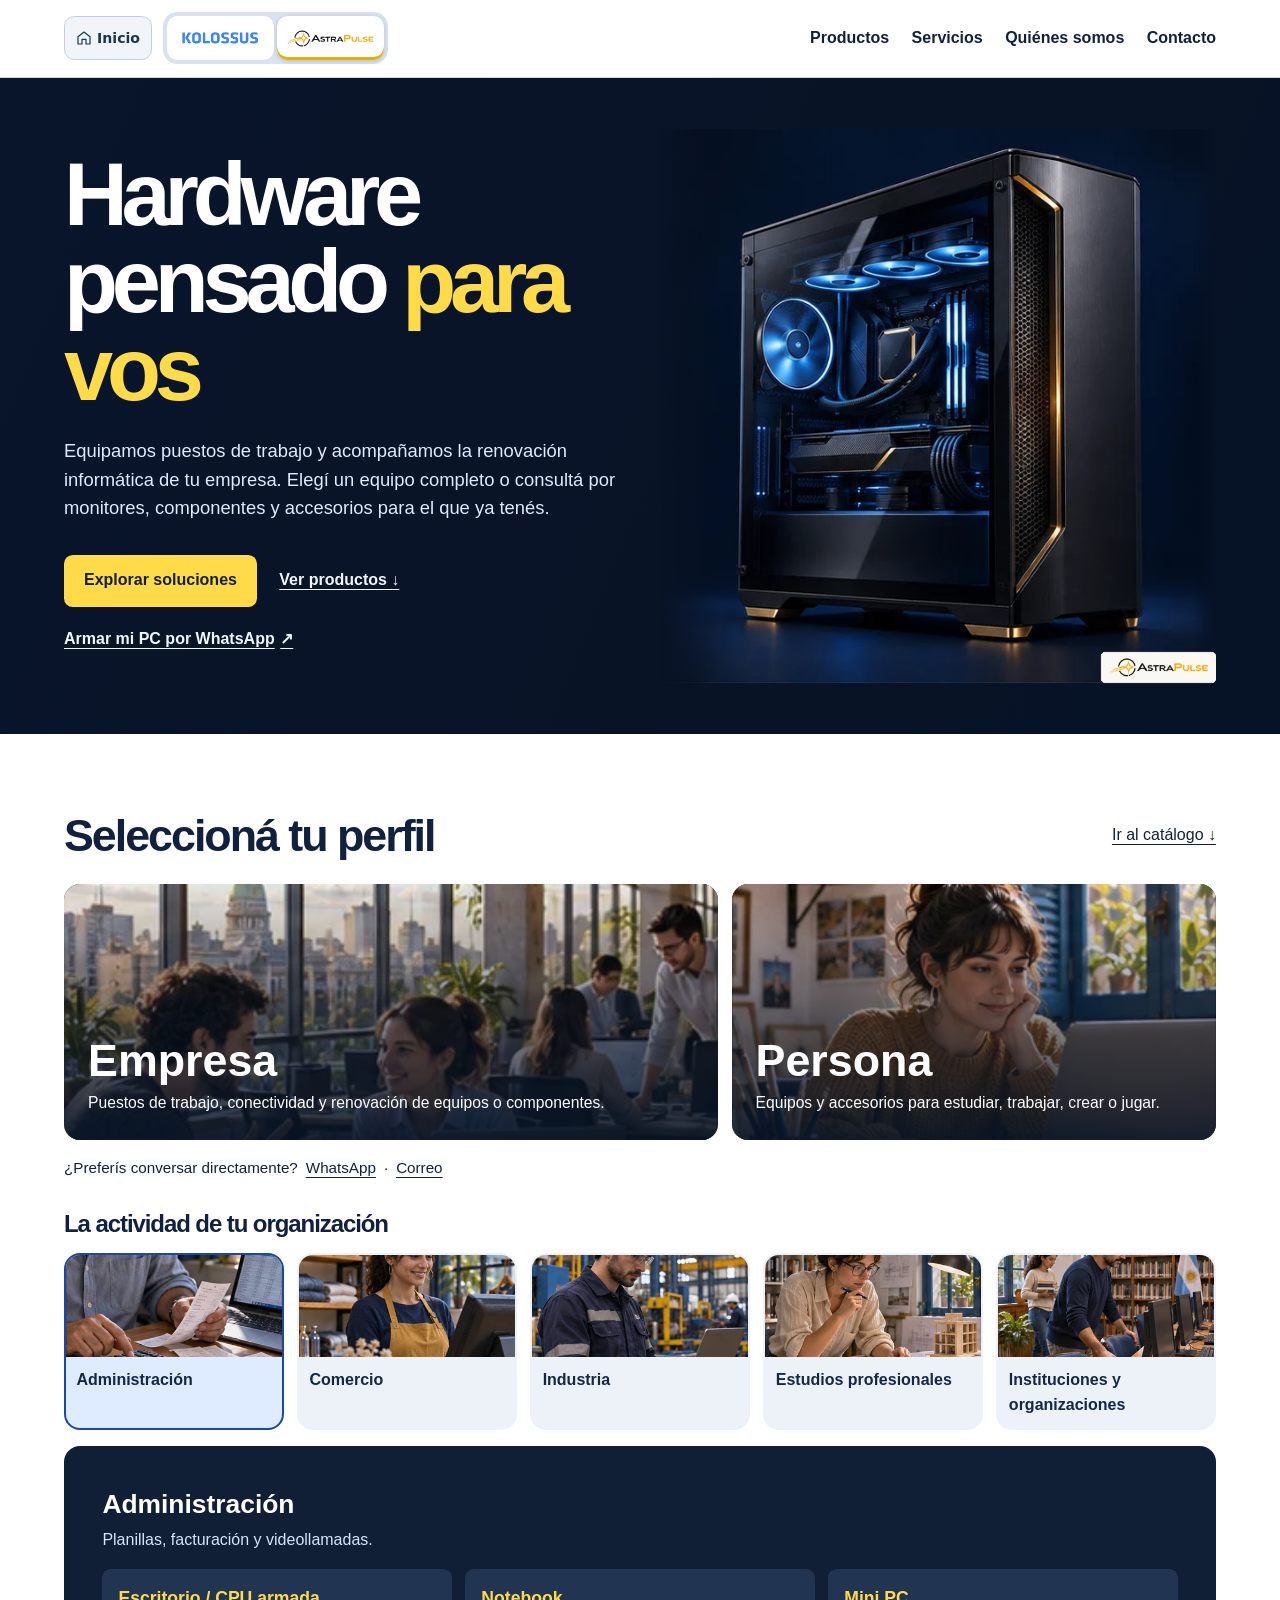
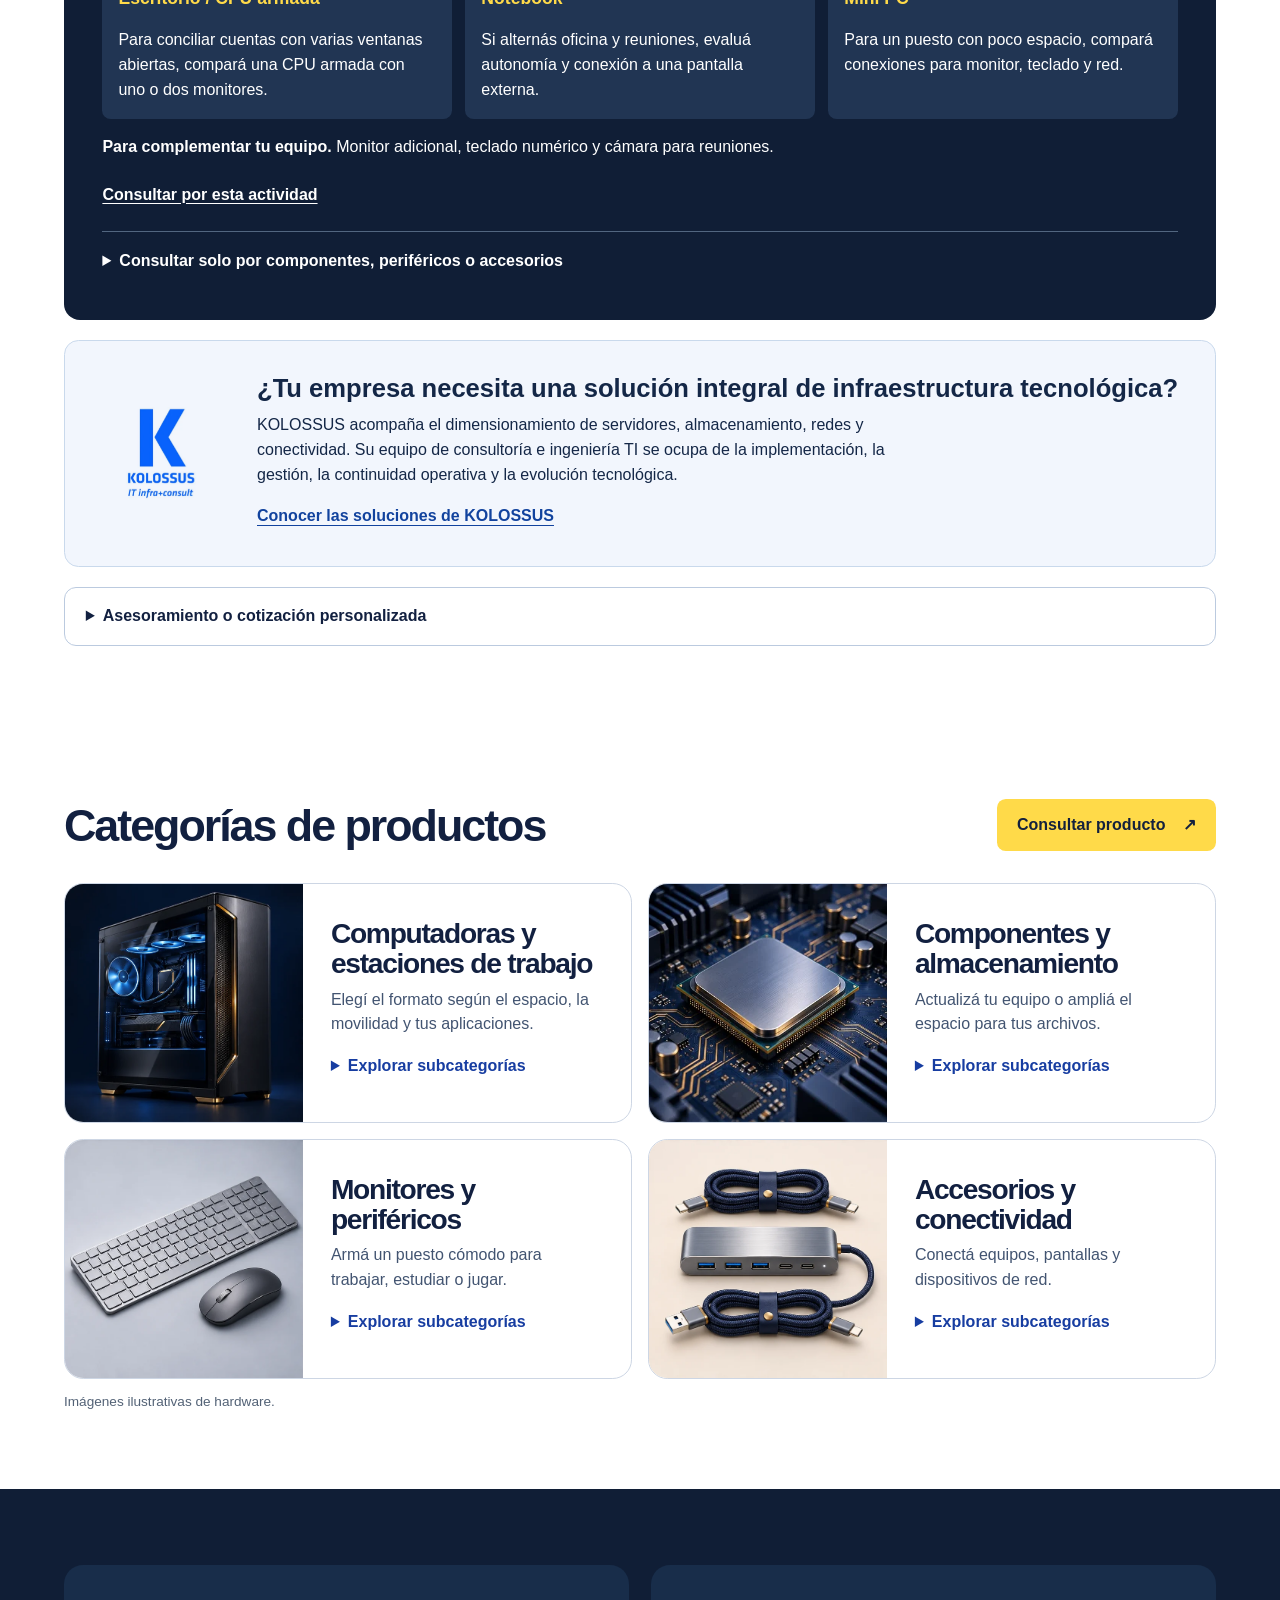
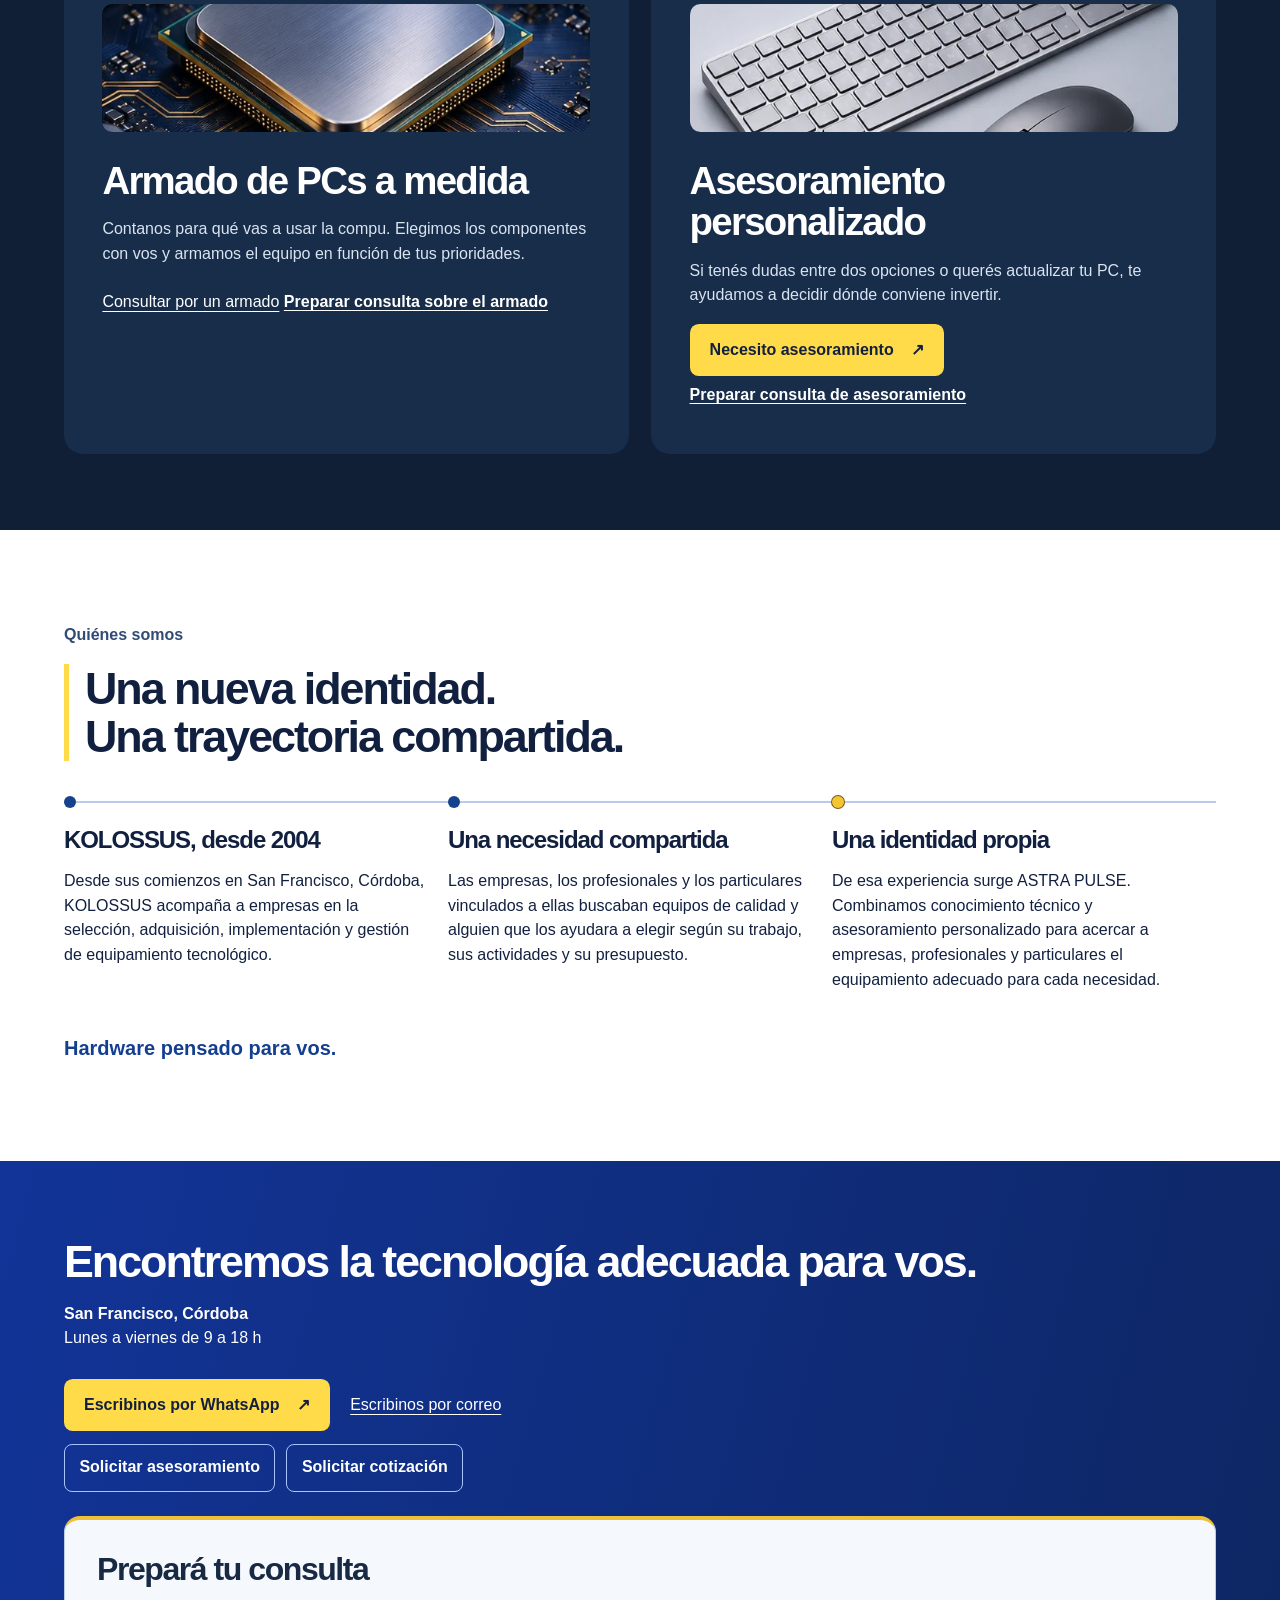
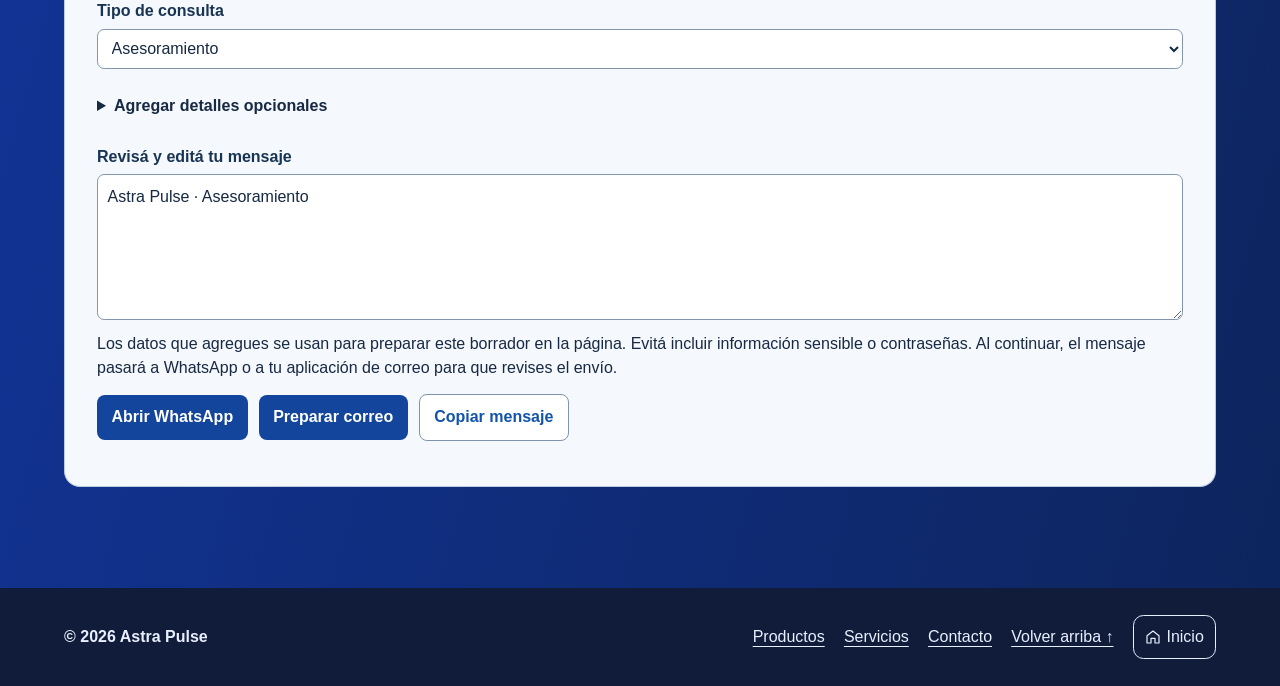
==== astrapulse/index.html @ ad41a2e0 "Transición a Astra Pulse, ampliación comercial y actualización documental" ====
<!doctype html>
<html lang="es-AR">
<head>
  <meta charset="utf-8">
  <meta name="viewport" content="width=device-width, initial-scale=1">
  <title>Astra Pulse | Hardware, computadoras a medida y equipamiento informático</title>
  <meta name="description" content="Equipos de escritorio, notebooks, Mini PC, estaciones de trabajo y hardware para tu puesto. Asesoramiento en equipos, componentes y accesorios en San Francisco, Córdoba.">
  <meta property="og:title" content="Astra Pulse | Hardware, computadoras a medida y equipamiento informático">
  <meta property="og:description" content="Equipos de escritorio, notebooks, Mini PC, estaciones de trabajo y hardware para tu puesto. Asesoramiento en equipos, componentes y accesorios en San Francisco, Córdoba.">
  <meta property="og:type" content="website">
  <meta property="og:locale" content="es_AR">
  <meta name="twitter:card" content="summary_large_image">
  <link rel="icon" type="image/x-icon" href="../assets/astrapulse/favicon.ico">
  <link rel="stylesheet" href="../styles.css">
  <link rel="stylesheet" href="../experience.css">
  <link rel="stylesheet" href="../explore.css">
  <link rel="stylesheet" href="../vinculos.css">
  <link rel="stylesheet" href="../contacto.css">
  <meta name="robots" content="noindex, follow">
  <meta name="twitter:title" content="Astra Pulse | Hardware, computadoras a medida y equipamiento informático">
  <meta name="twitter:description" content="Equipos de escritorio, notebooks, Mini PC, estaciones de trabajo y hardware para tu puesto. Asesoramiento en equipos, componentes y accesorios en San Francisco, Córdoba.">
  <meta property="og:image" content="../assets/astrapulse/social.png">
  <meta property="og:image:alt" content="Logo de Astra Pulse">
  <meta name="twitter:image" content="../assets/astrapulse/social.png">
  <meta name="twitter:image:alt" content="Logo de Astra Pulse">
  <script type="application/ld+json">{
  "@context": "https://schema.org",
  "@type": "WebPage",
  "name": "Astra Pulse | Hardware, computadoras a medida y equipamiento informático",
  "description": "Equipos de escritorio, notebooks, Mini PC, estaciones de trabajo y hardware para tu puesto. Asesoramiento en equipos, componentes y accesorios en San Francisco, Córdoba.",
  "inLanguage": "es-AR",
  "spatialCoverage": {
    "@type": "Place",
    "name": "San Francisco, Córdoba, Argentina"
  },
  "mainEntity": {
    "@type": "Brand",
    "name": "Astra Pulse",
    "logo": "../assets/astrapulse/horizontal.webp",
    "slogan": "Hardware pensado para vos"
  }
}</script>
</head>
<body id="top">
<a class="skip" href="#contenido">Saltar al contenido</a>
<header class="header">
  <div class="wrap bar">
    <div class="brand-home"><a class="joint-link" href="../index.html"><svg class="inicio-icono" width="16" height="16" viewBox="0 0 24 24" fill="none" stroke="currentColor" stroke-width="1.8" stroke-linejoin="round" aria-hidden="true" focusable="false"><path d="m3 10 9-7 9 7v11h-6v-7H9v7H3z"/></svg>Inicio</a><div class="brands" role="group" aria-label="Seleccionar marca">
      <a href="../kolossus/index.html"><img class="kolossus-mark" src="../assets/kolossus-selector.webp" width="310" height="61" alt="Kolossus"></a>
      <a href="index.html" aria-current="page"><img src="../assets/astrapulse/compacto.webp" width="320" height="61" alt="Astra Pulse"></a>
    </div></div>
    <nav aria-label="Principal"><a class="nav-link" href="#productos">Productos</a><a class="nav-link" href="#servicios">Servicios</a><a class="nav-link" href="#quienes">Quiénes somos</a><a class="nav-link" href="#contacto">Contacto</a></nav>
  </div>
</header>
<main id="contenido">
  <section class="hero" id="starpulse"><div class="wrap split">
    <div><h1>Hardware<br> pensado <em>para vos</em></h1>
      <p>Equipamos puestos de trabajo y acompañamos la renovación informática de tu empresa. Elegí un equipo completo o consultá por monitores, componentes y accesorios para el que ya tenés.</p>
      <div class="actions"><div class="explore-actions"><a class="button" href="#orientador">Explorar soluciones</a> <a class="more" href="#productos">Ver productos ↓</a></div><a class="more" id="waPC" href="https://wa.me/5493564661474?text=Hola%20Astra%20Pulse%2C%20quiero%20armar%20una%20PC%20a%20medida.%20%C2%BFMe%20ayudan%20a%20elegir%20los%20componentes%3F">Armar mi PC por WhatsApp <span aria-hidden="true">↗</span></a></div>
    </div>
    <figure class="art"><img src="../assets/hardware/workstation.webp" srcset="../assets/hardware/workstation-384.webp 384w, ../assets/hardware/workstation.webp 627w" sizes="(max-width: 39rem) min(90vw, 21rem), min(44vw, 36rem)" alt="Ilustración de una PC de alto rendimiento con gabinete de vidrio y luz azul." width="627" height="627" fetchpriority="high"><figcaption><img src="../assets/astrapulse/sobre-oscuro.webp" width="368" height="100" alt="Astra Pulse"></figcaption></figure>
  </div></section>
  <section id="orientador" class="wrap block explore"><div class="explore-head"><h2>Seleccioná tu perfil</h2><a href="#productos">Ir al catálogo ↓</a></div>
    <div class="profile-grid"><a class="profile-card" href="#perfil-empresa"><img src="../assets/perfiles/empresa.webp" width="362" height="362" loading="lazy" alt=""><span><strong>Empresa</strong><small>Puestos de trabajo, conectividad y renovación de equipos o componentes.</small></span></a><a class="profile-card" href="#perfil-persona"><img src="../assets/perfiles/persona.webp" width="362" height="362" loading="lazy" alt=""><span><strong>Persona</strong><small>Equipos y accesorios para estudiar, trabajar, crear o jugar.</small></span></a></div>
    <p class="direct">¿Preferís conversar directamente? <a href="https://wa.me/5493564661474">WhatsApp</a> · <a href="mailto:starpulse.contacto@gmail.com">Correo</a></p><section class="activity-group" id="perfil-empresa" aria-label="Empresa"><h3>La actividad de tu organización</h3><div class="activity-grid"><a class="activity-card" href="#sol-administracion"><img src="../assets/perfiles/administracion.webp" width="362" height="362" loading="lazy" alt=""><span>Administración</span></a>
<a class="activity-card" href="#sol-comercio"><img src="../assets/perfiles/comercio.webp" width="362" height="362" loading="lazy" alt=""><span>Comercio</span></a>
<a class="activity-card" href="#sol-industria"><img src="../assets/perfiles/industria.webp" width="362" height="362" loading="lazy" alt=""><span>Industria</span></a>
<a class="activity-card" href="#sol-estudios"><img src="../assets/perfiles/estudios.webp" width="362" height="362" loading="lazy" alt=""><span>Estudios profesionales</span></a>
<a class="activity-card" href="#sol-instituciones"><img src="../assets/perfiles/instituciones.webp" width="362" height="362" loading="lazy" alt=""><span>Instituciones y organizaciones</span></a>
</div><article class="solution" id="sol-administracion" data-profile="Empresa" data-activity="Administración">
      <h4>Administración</h4><p class="tasks">Planillas, facturación y videollamadas.</p><div class="alternatives">
      <div><h5>Escritorio / CPU armada</h5><p>Para conciliar cuentas con varias ventanas abiertas, compará una CPU armada con uno o dos monitores.</p></div>
      <div><h5>Notebook</h5><p>Si alternás oficina y reuniones, evaluá autonomía y conexión a una pantalla externa.</p></div>
      <div><h5>Mini PC</h5><p>Para un puesto con poco espacio, compará conexiones para monitor, teclado y red.</p></div></div>
      <p><strong>Para complementar tu equipo.</strong> Monitor adicional, teclado numérico y cámara para reuniones.</p>
    <a href="mailto:starpulse.contacto@gmail.com?subject=Astra%20Pulse%20%C2%B7%20Empresa%20%C2%B7%20Administraci%C3%B3n&amp;body=Hola%2C%20Astra%20Pulse.%20Quisiera%20consultar%20por%20Empresa%20%C2%B7%20Administraci%C3%B3n." data-compose="">Consultar por esta actividad</a>
      <details class="parts-consult"><summary>Consultar solo por componentes, periféricos o accesorios</summary><p>Para administración: monitores y periféricos de oficina.</p><div class="send"><a href="https://wa.me/5493564661474?text=Hola%2C%20Astra%20Pulse.%20Mi%20consulta%20es%20por%20monitores%20y%20perif%C3%A9ricos%20de%20oficina%20por%20separado.%20Perfil%3A%20Empresa.%20Actividad%3A%20Administraci%C3%B3n.">Consultar por WhatsApp</a><a href="mailto:starpulse.contacto@gmail.com?subject=Astra%20Pulse%20%C2%B7%20Administraci%C3%B3n&amp;body=Hola%2C%20Astra%20Pulse.%20Mi%20consulta%20es%20por%20monitores%20y%20perif%C3%A9ricos%20de%20oficina%20por%20separado.%20Perfil%3A%20Empresa.%20Actividad%3A%20Administraci%C3%B3n.">Consultar por correo</a></div></details></article><article class="solution" id="sol-comercio" data-profile="Empresa" data-activity="Comercio">
      <h4>Comercio</h4><p class="tasks">Caja, inventario y atención al público.</p><div class="alternatives">
      <div><h5>Escritorio / CPU armada</h5><p>Un puesto fijo permite organizar el mostrador alrededor del programa de ventas y sus periféricos.</p></div>
      <div><h5>Notebook</h5><p>Para recorrer el local o revisar inventario en depósito, considerá peso y conectividad.</p></div>
      <div><h5>Mini PC</h5><p>En un mostrador compacto, verificá los puertos que necesitan el sistema de caja y sus periféricos.</p></div></div>
      <p><strong>Para complementar tu equipo.</strong> Revisá puertos y compatibilidad de lectores, impresoras y adaptadores.</p>
    <a href="mailto:starpulse.contacto@gmail.com?subject=Astra%20Pulse%20%C2%B7%20Empresa%20%C2%B7%20Comercio&amp;body=Hola%2C%20Astra%20Pulse.%20Quisiera%20consultar%20por%20Empresa%20%C2%B7%20Comercio." data-compose="">Consultar por esta actividad</a>
      <details class="parts-consult"><summary>Consultar solo por componentes, periféricos o accesorios</summary><p>Para comercio: equipamiento de conectividad y periféricos para el mostrador.</p><div class="send"><a href="https://wa.me/5493564661474?text=Hola%2C%20Astra%20Pulse.%20Mi%20consulta%20es%20por%20equipamiento%20de%20conectividad%20y%20perif%C3%A9ricos%20para%20el%20mostrador%20por%20separado.%20Perfil%3A%20Empresa.%20Actividad%3A%20Comercio.">Consultar por WhatsApp</a><a href="mailto:starpulse.contacto@gmail.com?subject=Astra%20Pulse%20%C2%B7%20Comercio&amp;body=Hola%2C%20Astra%20Pulse.%20Mi%20consulta%20es%20por%20equipamiento%20de%20conectividad%20y%20perif%C3%A9ricos%20para%20el%20mostrador%20por%20separado.%20Perfil%3A%20Empresa.%20Actividad%3A%20Comercio.">Consultar por correo</a></div></details></article><article class="solution" id="sol-industria" data-profile="Empresa" data-activity="Industria">
      <h4>Industria</h4><p class="tasks">Planos, logística y tareas en planta.</p><div class="alternatives">
      <div><h5>Escritorio / CPU armada</h5><p>Para analizar planos en un puesto técnico, verificá los requisitos del software y el espacio para monitores.</p></div>
      <div><h5>Notebook</h5><p>Para moverte entre oficina y planta, evaluá autonomía y condiciones del entorno.</p></div></div>
      <p><strong>Para complementar tu equipo.</strong> Compará pantallas de mayor tamaño y conexiones a los equipos de trabajo.</p>
    <a href="mailto:starpulse.contacto@gmail.com?subject=Astra%20Pulse%20%C2%B7%20Empresa%20%C2%B7%20Industria&amp;body=Hola%2C%20Astra%20Pulse.%20Quisiera%20consultar%20por%20Empresa%20%C2%B7%20Industria." data-compose="">Consultar por esta actividad</a>
      <details class="parts-consult"><summary>Consultar solo por componentes, periféricos o accesorios</summary><p>Para industria: monitores, almacenamiento y conectividad.</p><div class="send"><a href="https://wa.me/5493564661474?text=Hola%2C%20Astra%20Pulse.%20Mi%20consulta%20es%20por%20monitores%2C%20almacenamiento%20y%20conectividad%20por%20separado.%20Perfil%3A%20Empresa.%20Actividad%3A%20Industria.">Consultar por WhatsApp</a><a href="mailto:starpulse.contacto@gmail.com?subject=Astra%20Pulse%20%C2%B7%20Industria&amp;body=Hola%2C%20Astra%20Pulse.%20Mi%20consulta%20es%20por%20monitores%2C%20almacenamiento%20y%20conectividad%20por%20separado.%20Perfil%3A%20Empresa.%20Actividad%3A%20Industria.">Consultar por correo</a></div></details></article><article class="solution" id="sol-estudios" data-profile="Empresa" data-activity="Estudios profesionales">
      <h4>Estudios profesionales</h4><p class="tasks">Expedientes, proyectos y reuniones.</p><div class="alternatives">
      <div><h5>Escritorio / CPU armada</h5><p>Para un archivo de proyectos o varias aplicaciones abiertas, compará memoria y almacenamiento ampliables.</p></div>
      <div><h5>Notebook</h5><p>Si visitás clientes, priorizá peso y comodidad para presentar documentos.</p></div></div>
      <p><strong>Para complementar tu equipo.</strong> Un monitor externo y accesorios de conexión ayudan a pasar del escritorio a la reunión.</p>
    <a href="mailto:starpulse.contacto@gmail.com?subject=Astra%20Pulse%20%C2%B7%20Empresa%20%C2%B7%20Estudios%20profesionales&amp;body=Hola%2C%20Astra%20Pulse.%20Quisiera%20consultar%20por%20Empresa%20%C2%B7%20Estudios%20profesionales." data-compose="">Consultar por esta actividad</a>
      <details class="parts-consult"><summary>Consultar solo por componentes, periféricos o accesorios</summary><p>Para estudios profesionales: almacenamiento y accesorios de conexión.</p><div class="send"><a href="https://wa.me/5493564661474?text=Hola%2C%20Astra%20Pulse.%20Mi%20consulta%20es%20por%20almacenamiento%20y%20accesorios%20de%20conexi%C3%B3n%20por%20separado.%20Perfil%3A%20Empresa.%20Actividad%3A%20Estudios%20profesionales.">Consultar por WhatsApp</a><a href="mailto:starpulse.contacto@gmail.com?subject=Astra%20Pulse%20%C2%B7%20Estudios%20profesionales&amp;body=Hola%2C%20Astra%20Pulse.%20Mi%20consulta%20es%20por%20almacenamiento%20y%20accesorios%20de%20conexi%C3%B3n%20por%20separado.%20Perfil%3A%20Empresa.%20Actividad%3A%20Estudios%20profesionales.">Consultar por correo</a></div></details></article><article class="solution" id="sol-instituciones" data-profile="Empresa" data-activity="Instituciones y organizaciones">
      <h4>Instituciones y organizaciones</h4><p class="tasks">Aulas, recepción y puestos compartidos.</p><div class="alternatives">
      <div><h5>Escritorio / CPU armada</h5><p>Para puestos compartidos, conviene comparar equipos con periféricos fáciles de reemplazar.</p></div>
      <div><h5>Notebook</h5><p>Para talleres o salas de uso flexible, evaluá transporte y recarga entre actividades.</p></div>
      <div><h5>Mini PC</h5><p>Para recepción o aulas con monitor fijo, revisá espacio, acceso a la red y mantenimiento.</p></div></div>
      <p><strong>Para complementar tu equipo.</strong> Revisá conexiones a proyectores, monitores y accesorios para clases.</p>
    <a href="mailto:starpulse.contacto@gmail.com?subject=Astra%20Pulse%20%C2%B7%20Empresa%20%C2%B7%20Instituciones%20y%20organizaciones&amp;body=Hola%2C%20Astra%20Pulse.%20Quisiera%20consultar%20por%20Empresa%20%C2%B7%20Instituciones%20y%20organizaciones." data-compose="">Consultar por esta actividad</a>
      <details class="parts-consult"><summary>Consultar solo por componentes, periféricos o accesorios</summary><p>Para instituciones y organizaciones: periféricos y conectividad para puestos compartidos.</p><div class="send"><a href="https://wa.me/5493564661474?text=Hola%2C%20Astra%20Pulse.%20Mi%20consulta%20es%20por%20perif%C3%A9ricos%20y%20conectividad%20para%20puestos%20compartidos%20por%20separado.%20Perfil%3A%20Empresa.%20Actividad%3A%20Instituciones%20y%20organizaciones.">Consultar por WhatsApp</a><a href="mailto:starpulse.contacto@gmail.com?subject=Astra%20Pulse%20%C2%B7%20Instituciones%20y%20organizaciones&amp;body=Hola%2C%20Astra%20Pulse.%20Mi%20consulta%20es%20por%20perif%C3%A9ricos%20y%20conectividad%20para%20puestos%20compartidos%20por%20separado.%20Perfil%3A%20Empresa.%20Actividad%3A%20Instituciones%20y%20organizaciones.">Consultar por correo</a></div></details></article>
      <aside class="brand-referral" aria-labelledby="infra-title">
        <img src="../kolossus/logo.webp" srcset="../kolossus/logo-240.webp 240w, ../kolossus/logo.webp 450w" sizes="8rem" alt="KOLOSSUS" width="450" height="600">
        <div><h4 id="infra-title">¿Tu empresa necesita una solución integral de infraestructura tecnológica?</h4>
          <p>KOLOSSUS acompaña el dimensionamiento de servidores, almacenamiento, redes y conectividad. Su equipo de consultoría e ingeniería TI se ocupa de la implementación, la gestión, la continuidad operativa y la evolución tecnológica.</p>
          <a href="../kolossus/index.html#servicios">Conocer las soluciones de KOLOSSUS</a>
        </div>
      </aside>
    </section><section class="activity-group" id="perfil-persona" aria-label="Persona"><h3>Lo que hacés con tu equipo</h3><div class="activity-grid"><a class="activity-card" href="#sol-hogar"><img src="../assets/perfiles/hogar.webp" width="362" height="362" loading="lazy" alt=""><span>Hogar</span></a>
<a class="activity-card" href="#sol-estudio"><img src="../assets/perfiles/estudio.webp" width="362" height="362" loading="lazy" alt=""><span>Estudio</span></a>
<a class="activity-card" href="#sol-gaming"><img src="../assets/perfiles/gaming.webp" width="362" height="362" loading="lazy" alt=""><span>Gaming</span></a>
<a class="activity-card" href="#sol-trabajo"><img src="../assets/perfiles/trabajo.webp" width="362" height="362" loading="lazy" alt=""><span>Trabajo profesional</span></a>
<a class="activity-card" href="#sol-creacion"><img src="../assets/perfiles/creacion.webp" width="362" height="362" loading="lazy" alt=""><span>Creación de contenido</span></a>
</div><article class="solution" id="sol-hogar" data-profile="Persona" data-activity="Hogar">
      <h4>Hogar</h4><p class="tasks">Navegación, trámites y contenido multimedia.</p><div class="alternatives">
      <div><h5>Escritorio / CPU armada</h5><p>Para un lugar compartido en casa, podés elegir por separado el monitor, el teclado y la CPU.</p></div>
      <div><h5>Notebook</h5><p>Para usarla en distintas habitaciones, compará tamaño de pantalla y autonomía.</p></div>
      <div><h5>Mini PC</h5><p>Si ya tenés pantalla, una Mini PC permite organizar un puesto compacto para el uso cotidiano.</p></div></div>
      <p><strong>Para complementar tu equipo.</strong> Una cámara, auriculares o parlantes pueden completar el equipo que ya tenés.</p>
    <a href="mailto:starpulse.contacto@gmail.com?subject=Astra%20Pulse%20%C2%B7%20Persona%20%C2%B7%20Hogar&amp;body=Hola%2C%20Astra%20Pulse.%20Quisiera%20consultar%20por%20Persona%20%C2%B7%20Hogar." data-compose="">Consultar por esta actividad</a>
      <details class="parts-consult"><summary>Consultar solo por componentes, periféricos o accesorios</summary><p>Para hogar: componentes y accesorios para el hogar.</p><div class="send"><a href="https://wa.me/5493564661474?text=Hola%2C%20Astra%20Pulse.%20Mi%20consulta%20es%20por%20componentes%20y%20accesorios%20para%20el%20hogar%20por%20separado.%20Perfil%3A%20Persona.%20Actividad%3A%20Hogar.">Consultar por WhatsApp</a><a href="mailto:starpulse.contacto@gmail.com?subject=Astra%20Pulse%20%C2%B7%20Hogar&amp;body=Hola%2C%20Astra%20Pulse.%20Mi%20consulta%20es%20por%20componentes%20y%20accesorios%20para%20el%20hogar%20por%20separado.%20Perfil%3A%20Persona.%20Actividad%3A%20Hogar.">Consultar por correo</a></div></details></article><article class="solution" id="sol-estudio" data-profile="Persona" data-activity="Estudio">
      <h4>Estudio</h4><p class="tasks">Apuntes, clases virtuales y trabajos prácticos.</p><div class="alternatives">
      <div><h5>Escritorio / CPU armada</h5><p>Si estudiás en un puesto fijo, un monitor amplio facilita leer apuntes mientras escribís.</p></div>
      <div><h5>Notebook</h5><p>Para llevar a cursar, compará peso, batería y requisitos de los programas de tu carrera.</p></div>
      <div><h5>Mini PC</h5><p>Para estudiar en un escritorio chico, compará una Mini PC con monitor propio y los requisitos de tus programas.</p></div></div>
      <p><strong>Para complementar tu equipo.</strong> Evaluá auriculares con micrófono, mouse y adaptadores para presentaciones.</p>
    <a href="mailto:starpulse.contacto@gmail.com?subject=Astra%20Pulse%20%C2%B7%20Persona%20%C2%B7%20Estudio&amp;body=Hola%2C%20Astra%20Pulse.%20Quisiera%20consultar%20por%20Persona%20%C2%B7%20Estudio." data-compose="">Consultar por esta actividad</a>
      <details class="parts-consult"><summary>Consultar solo por componentes, periféricos o accesorios</summary><p>Para estudio: monitores, periféricos y accesorios para estudiar.</p><div class="send"><a href="https://wa.me/5493564661474?text=Hola%2C%20Astra%20Pulse.%20Mi%20consulta%20es%20por%20monitores%2C%20perif%C3%A9ricos%20y%20accesorios%20para%20estudiar%20por%20separado.%20Perfil%3A%20Persona.%20Actividad%3A%20Estudio.">Consultar por WhatsApp</a><a href="mailto:starpulse.contacto@gmail.com?subject=Astra%20Pulse%20%C2%B7%20Estudio&amp;body=Hola%2C%20Astra%20Pulse.%20Mi%20consulta%20es%20por%20monitores%2C%20perif%C3%A9ricos%20y%20accesorios%20para%20estudiar%20por%20separado.%20Perfil%3A%20Persona.%20Actividad%3A%20Estudio.">Consultar por correo</a></div></details></article><article class="solution" id="sol-gaming" data-profile="Persona" data-activity="Gaming">
      <h4>Gaming</h4><p class="tasks">Juegos, resolución y sesiones en línea.</p><div class="alternatives">
      <div><h5>Escritorio / CPU armada</h5><p>Si jugás en un puesto fijo, compará una PC armada y la posibilidad de actualizar sus componentes.</p></div>
      <div><h5>Notebook</h5><p>Para jugar en más de un lugar, revisá rendimiento conectado, refrigeración y peso.</p></div></div>
      <p><strong>Para complementar tu equipo.</strong> Relacioná monitor, periféricos y componentes con tus juegos y la resolución buscada.</p>
    <a href="mailto:starpulse.contacto@gmail.com?subject=Astra%20Pulse%20%C2%B7%20Persona%20%C2%B7%20Gaming&amp;body=Hola%2C%20Astra%20Pulse.%20Quisiera%20consultar%20por%20Persona%20%C2%B7%20Gaming." data-compose="">Consultar por esta actividad</a>
      <details class="parts-consult"><summary>Consultar solo por componentes, periféricos o accesorios</summary><p>Para gaming: componentes, mousepads y periféricos para gaming.</p><div class="send"><a href="https://wa.me/5493564661474?text=Hola%2C%20Astra%20Pulse.%20Mi%20consulta%20es%20por%20componentes%2C%20mousepads%20y%20perif%C3%A9ricos%20para%20gaming%20por%20separado.%20Perfil%3A%20Persona.%20Actividad%3A%20Gaming.">Consultar por WhatsApp</a><a href="mailto:starpulse.contacto@gmail.com?subject=Astra%20Pulse%20%C2%B7%20Gaming&amp;body=Hola%2C%20Astra%20Pulse.%20Mi%20consulta%20es%20por%20componentes%2C%20mousepads%20y%20perif%C3%A9ricos%20para%20gaming%20por%20separado.%20Perfil%3A%20Persona.%20Actividad%3A%20Gaming.">Consultar por correo</a></div></details></article><article class="solution" id="sol-trabajo" data-profile="Persona" data-activity="Trabajo profesional">
      <h4>Trabajo profesional</h4><p class="tasks">Aplicaciones de trabajo, reuniones y movilidad.</p><div class="alternatives">
      <div><h5>Escritorio / CPU armada</h5><p>Para jornadas en un mismo puesto, evaluá la comodidad de un monitor externo y la capacidad de ampliación.</p></div>
      <div><h5>Notebook</h5><p>Si trabajás en tránsito, compará autonomía, teclado y compatibilidad con tus aplicaciones.</p></div></div>
      <p><strong>Para complementar tu equipo.</strong> Una base, un monitor y periféricos permiten adaptar un mismo equipo a la oficina.</p>
    <a href="mailto:starpulse.contacto@gmail.com?subject=Astra%20Pulse%20%C2%B7%20Persona%20%C2%B7%20Trabajo%20profesional&amp;body=Hola%2C%20Astra%20Pulse.%20Quisiera%20consultar%20por%20Persona%20%C2%B7%20Trabajo%20profesional." data-compose="">Consultar por esta actividad</a>
      <details class="parts-consult"><summary>Consultar solo por componentes, periféricos o accesorios</summary><p>Para trabajo profesional: monitores, almacenamiento y accesorios para trabajar.</p><div class="send"><a href="https://wa.me/5493564661474?text=Hola%2C%20Astra%20Pulse.%20Mi%20consulta%20es%20por%20monitores%2C%20almacenamiento%20y%20accesorios%20para%20trabajar%20por%20separado.%20Perfil%3A%20Persona.%20Actividad%3A%20Trabajo%20profesional.">Consultar por WhatsApp</a><a href="mailto:starpulse.contacto@gmail.com?subject=Astra%20Pulse%20%C2%B7%20Trabajo%20profesional&amp;body=Hola%2C%20Astra%20Pulse.%20Mi%20consulta%20es%20por%20monitores%2C%20almacenamiento%20y%20accesorios%20para%20trabajar%20por%20separado.%20Perfil%3A%20Persona.%20Actividad%3A%20Trabajo%20profesional.">Consultar por correo</a></div></details></article><article class="solution" id="sol-creacion" data-profile="Persona" data-activity="Creación de contenido">
      <h4>Creación de contenido</h4><p class="tasks">Edición de video, audio, fotografía o 3D.</p><div class="alternatives">
      <div><h5>Escritorio / CPU armada</h5><p>Para proyectos largos, compará una PC de escritorio y una estación de trabajo según el editor, la resolución y los archivos que manejás.</p></div>
      <div><h5>Notebook</h5><p>Para editar en rodaje o en un estudio compartido, revisá pantalla, almacenamiento y conexiones.</p></div></div>
      <p><strong>Para complementar tu equipo.</strong> Evaluá monitores para edición, almacenamiento y accesorios para transferir material.</p>
    <a href="mailto:starpulse.contacto@gmail.com?subject=Astra%20Pulse%20%C2%B7%20Persona%20%C2%B7%20Creaci%C3%B3n%20de%20contenido&amp;body=Hola%2C%20Astra%20Pulse.%20Quisiera%20consultar%20por%20Persona%20%C2%B7%20Creaci%C3%B3n%20de%20contenido." data-compose="">Consultar por esta actividad</a>
      <details class="parts-consult"><summary>Consultar solo por componentes, periféricos o accesorios</summary><p>Para creación de contenido: monitores y almacenamiento para edición.</p><div class="send"><a href="https://wa.me/5493564661474?text=Hola%2C%20Astra%20Pulse.%20Mi%20consulta%20es%20por%20monitores%20y%20almacenamiento%20para%20edici%C3%B3n%20por%20separado.%20Perfil%3A%20Persona.%20Actividad%3A%20Creaci%C3%B3n%20de%20contenido.">Consultar por WhatsApp</a><a href="mailto:starpulse.contacto@gmail.com?subject=Astra%20Pulse%20%C2%B7%20Creaci%C3%B3n%20de%20contenido&amp;body=Hola%2C%20Astra%20Pulse.%20Mi%20consulta%20es%20por%20monitores%20y%20almacenamiento%20para%20edici%C3%B3n%20por%20separado.%20Perfil%3A%20Persona.%20Actividad%3A%20Creaci%C3%B3n%20de%20contenido.">Consultar por correo</a></div></details></article></section><details class="consult"><summary>Asesoramiento o cotización personalizada</summary>
    <div class="compose"><div class="intents" hidden><button type="button" data-intent="asesoramiento">Asesoramiento</button><button type="button" data-intent="cotización">Cotización</button></div>
    <label class="message" hidden>Tu mensaje (editable)<textarea rows="4" maxlength="1600"></textarea></label>
    <label class="meet" hidden><input type="checkbox"> Solicitar una reunión</label>
    <p>Elegí un canal para revisar el envío en tu aplicación. Evitá incluir datos sensibles.</p><a href="mailto:starpulse.contacto@gmail.com?subject=Astra%20Pulse%20%C2%B7%20Asesoramiento%20o%20cotizaci%C3%B3n&amp;body=Hola%2C%20Astra%20Pulse.%20Quisiera%20consultar%20por%20Asesoramiento%20o%20cotizaci%C3%B3n." data-compose="">Personalizar o copiar mi consulta</a><div class="send"><a class="button" id="explore-wa" href="https://wa.me/5493564661474">Continuar por WhatsApp ↗</a><a id="explore-email" href="mailto:starpulse.contacto@gmail.com">Preparar correo ↗</a></div></div></details>
  </section>
  <section id="productos" class="wrap block">
    <div class="row"><h2>Categorías de productos</h2><a class="button" id="waProducto" href="https://wa.me/5493564661474?text=Hola%20Astra%20Pulse%2C%20quiero%20consultar%20el%20precio%20y%20la%20disponibilidad%20de%20un%20producto.">Consultar producto <span aria-hidden="true">↗</span></a></div>
    <div class="cards">
      <article><img src="../assets/hardware/workstation.webp" srcset="../assets/hardware/workstation-384.webp 384w, ../assets/hardware/workstation.webp 627w" sizes="auto, (max-width: 39rem) 90vw, 16rem" width="627" height="627" loading="lazy" alt="">
        <div class="category-copy"><h3>Computadoras y estaciones de trabajo</h3><p>Elegí el formato según el espacio, la movilidad y tus aplicaciones.</p><details><summary aria-label="Explorar subcategorías de Computadoras y estaciones de trabajo">Explorar subcategorías</summary><ul><li>Computadoras de escritorio</li><li>Notebooks</li><li>Mini PC</li><li>Estaciones de trabajo</li></ul></details></div></article>
      <article><img src="../assets/hardware/componentes.webp" srcset="../assets/hardware/componentes-384.webp 384w, ../assets/hardware/componentes.webp 627w" sizes="auto, (max-width: 39rem) 90vw, 16rem" width="627" height="627" loading="lazy" alt="">
        <div class="category-copy"><h3>Componentes y almacenamiento</h3><p>Actualizá tu equipo o ampliá el espacio para tus archivos.</p><details><summary aria-label="Explorar subcategorías de Componentes y almacenamiento">Explorar subcategorías</summary><ul><li>Procesadores</li><li>Memorias</li><li>Almacenamiento interno y externo</li></ul></details></div></article>
      <article><img src="../assets/hardware/perifericos.webp" width="627" height="627" loading="lazy" alt="">
        <div class="category-copy"><h3>Monitores y periféricos</h3><p>Armá un puesto cómodo para trabajar, estudiar o jugar.</p><details><summary aria-label="Explorar subcategorías de Monitores y periféricos">Explorar subcategorías</summary><ul><li>Monitores</li><li>Teclados</li><li>Mouses</li><li>Mousepads</li></ul></details></div></article>
      <article><img src="../assets/hardware/accesorios.webp" width="627" height="627" loading="lazy" alt="">
        <div class="category-copy"><h3>Accesorios y conectividad</h3><p>Conectá equipos, pantallas y dispositivos de red.</p><details><summary aria-label="Explorar subcategorías de Accesorios y conectividad">Explorar subcategorías</summary><ul><li>Cables</li><li>Adaptadores</li><li>Hubs</li><li>Equipamiento de conectividad</li></ul></details></div></article>
    </div><p class="image-note">Imágenes ilustrativas de hardware.</p>
  </section>
  <section id="servicios" class="services"><div class="wrap block service-grid">
    <div class="service-panel" id="armado"><img src="../assets/hardware/componentes.webp" srcset="../assets/hardware/componentes-384.webp 384w, ../assets/hardware/componentes.webp 627w" sizes="auto, (max-width: 39rem) 90vw, min(52vw, 42rem)" loading="lazy" alt="" width="627" height="627"><h2>Armado de PCs a medida</h2><p>Contanos para qué vas a usar la compu. Elegimos los componentes con vos y armamos el equipo en función de tus prioridades.</p><a href="https://wa.me/5493564661474?text=Hola%20Astra%20Pulse%2C%20quiero%20armar%20una%20PC%20a%20medida.%20%C2%BFMe%20ayudan%20a%20elegir%20los%20componentes%3F">Consultar por un armado</a> <a href="mailto:starpulse.contacto@gmail.com?subject=Astra%20Pulse%20%C2%B7%20Asesoramiento%20o%20cotizaci%C3%B3n&amp;body=Hola%2C%20Astra%20Pulse.%20Quisiera%20consultar%20por%20Asesoramiento%20o%20cotizaci%C3%B3n." data-compose="Servicio: Armado de PCs a medida">Preparar consulta sobre el armado</a></div>
    <div class="service-panel"><img src="../assets/hardware/perifericos.webp" loading="lazy" alt="" width="627" height="627"><h2>Asesoramiento personalizado</h2><p>Si tenés dudas entre dos opciones o querés actualizar tu PC, te ayudamos a decidir dónde conviene invertir.</p><a class="button" id="waAsesor" href="https://wa.me/5493564661474?text=Hola%20Astra%20Pulse%2C%20necesito%20asesoramiento%20para%20elegir%20un%20equipo%20seg%C3%BAn%20mi%20uso%20y%20presupuesto.">Necesito asesoramiento <span aria-hidden="true">↗</span></a> <a href="mailto:starpulse.contacto@gmail.com?subject=Astra%20Pulse%20%C2%B7%20Asesoramiento%20o%20cotizaci%C3%B3n&amp;body=Hola%2C%20Astra%20Pulse.%20Quisiera%20consultar%20por%20Asesoramiento%20o%20cotizaci%C3%B3n." data-compose="Servicio: Asesoramiento personalizado">Preparar consulta de asesoramiento</a></div>
  </div></section>
  <section id="quienes" class="wrap block story" aria-labelledby="story-title">
    <header><p>Quiénes somos</p><h2 id="story-title">Una nueva identidad.<br>Una trayectoria compartida.</h2></header>
    <ol class="storyline">
      <li><h3>KOLOSSUS, desde 2004</h3><p>Desde sus comienzos en San Francisco, Córdoba, KOLOSSUS acompaña a empresas en la selección, adquisición, implementación y gestión de equipamiento tecnológico.</p></li>
      <li><h3>Una necesidad compartida</h3><p>Las empresas, los profesionales y los particulares vinculados a ellas buscaban equipos de calidad y alguien que los ayudara a elegir según su trabajo, sus actividades y su presupuesto.</p></li>
      <li><h3>Una identidad propia</h3><p>De esa experiencia surge ASTRA PULSE. Combinamos conocimiento técnico y asesoramiento personalizado para acercar a empresas, profesionales y particulares el equipamiento adecuado para cada necesidad.</p></li>
    </ol>
    <p class="story-signature">Hardware pensado para vos.</p>
  </section>
  <section id="contacto" class="contact-star"><div class="wrap block"><div class="row"><div><h2>Encontremos la tecnología adecuada para vos.</h2><p><strong>San Francisco, Córdoba</strong><br>Lunes a viernes de 9 a 18 h</p></div><a class="button" id="waBottom" href="https://wa.me/5493564661474?text=Hola%20Astra%20Pulse%20%F0%9F%91%8B%0AQuisiera%20hacer%20una%20consulta%20por%20WhatsApp.%20Gracias!">Escribinos por WhatsApp <span aria-hidden="true">↗</span></a><a href="mailto:starpulse.contacto@gmail.com">Escribinos por correo</a></div><div class="contact-actions"><a data-compose="" data-request="Asesoramiento" href="mailto:starpulse.contacto@gmail.com?subject=Asesoramiento">Solicitar asesoramiento</a><a data-compose="" data-request="Cotización" href="mailto:starpulse.contacto@gmail.com?subject=Cotizaci%C3%B3n">Solicitar cotización</a></div><noscript><p>Al elegir un canal se abrirá WhatsApp o tu aplicación de correo. Podés completar el texto allí antes de enviarlo.</p></noscript><div id="preparar-consulta" class="contact-editor" tabindex="-1" hidden data-brand="Astra Pulse" data-phone="5493564661474" data-email="starpulse.contacto@gmail.com">
      <h3>Prepará tu consulta</h3><p data-context-label class="contact-context"></p>
      <div class="contact-fields"><label>Tipo de consulta<select data-type><option>Asesoramiento</option><option>Cotización</option><option>Reunión</option></select></label>
      </div>
      <details><summary>Agregar detalles opcionales</summary>
        <p data-suggestions></p><div class="contact-fields"><label>Nombre<input data-field="Nombre" maxlength="100" autocomplete="off"></label>
        <label data-company>Empresa<input data-field="Empresa" maxlength="100" autocomplete="off"></label>
        <label>Cantidad de equipos o puestos<input type="number" min="1" step="1" data-field="Cantidad de equipos o puestos" autocomplete="off"></label>
        <label>Presupuesto orientativo<input data-field="Presupuesto orientativo" maxlength="100" autocomplete="off"></label>
        <label>Programas o actividad<input data-field="Programas o actividad" maxlength="100" autocomplete="off"></label>
        <label>Equipamiento complementario<input data-field="Equipamiento complementario" maxlength="100" autocomplete="off"></label>
        <label>Alternativas de interés<select data-field="Alternativas"><option value="">Elegí una opción</option><option>Comparar escritorio y notebook</option><option>Mini PC</option><option>Estación de trabajo</option><option>Escritorio / CPU armada</option><option>Notebook</option><option>Solo componentes o almacenamiento</option><option>Solo monitores o periféricos</option><option>Solo accesorios o conectividad</option><option>Solo equipamiento complementario</option></select></label>
        <label>Información adicional<textarea data-field="Descripción" rows="2" maxlength="700"></textarea></label></div>
      </details>
      <label>Revisá y editá tu mensaje<textarea data-draft rows="5" maxlength="3500" autocomplete="off"></textarea></label>
      <button type="button" data-rebuild hidden>Reemplazar mi edición con los datos actuales</button>
      <p>Los datos que agregues se usan para preparar este borrador en la página. Evitá incluir información sensible o contraseñas. Al continuar, el mensaje pasará a WhatsApp o a tu aplicación de correo para que revises el envío.</p>
      <div class="contact-actions"><a data-chat>Abrir WhatsApp</a><a data-mail>Preparar correo</a><button type="button" data-copy>Copiar mensaje</button></div>
      <p role="status"></p></div></div></section>
</main>
<footer><div class="wrap row"><strong>© <span id="year"></span> Astra Pulse</strong><div class="footer-links" role="group" aria-label="Accesos rápidos"><a href="#productos">Productos</a><a href="#servicios">Servicios</a><a href="#contacto">Contacto</a><a href="#top">Volver arriba ↑</a><a href="../index.html"><svg class="inicio-icono" width="16" height="16" viewBox="0 0 24 24" fill="none" stroke="currentColor" stroke-width="1.8" stroke-linejoin="round" aria-hidden="true" focusable="false"><path d="m3 10 9-7 9 7v11h-6v-7H9v7H3z"/></svg>Inicio</a></div></div></footer>
<script src="../app.js"></script>
<script src="../motion.js"></script>
<script src="../explore.js"></script>
<script src="../contacto.js"></script>
</body></html>
---- styles.css ----
:root {
  --ink: #122040;
  --blue: #153aab;
  --gold: #ffda49;
  --line: #cdd6e4;
  font: 100%/1.55 "Segoe UI", Arial, sans-serif;
  color: var(--ink);
  scroll-behavior: smooth;
}
* { box-sizing: border-box; }
body { margin: 0; }
a { color: inherit; text-underline-offset: .25em; }
a:focus-visible { box-shadow: 0 0 0 4px white; outline: 3px solid #122040; outline-offset: 4px; }
.wrap { width: min(74rem, 90%); margin-inline: auto; }
.bar, nav, .row, .actions { display: flex; align-items: center; gap: 1.4rem; }
.bar, .row { justify-content: space-between; }
.header { position: sticky; top: 0; z-index: 5; background: white; border-bottom: 1px solid var(--line); }
.header.scrolled { box-shadow: 0 3px 14px #12204016; }
.bar { min-height: 4.8rem; }
.logo { display: block; width: 7.5rem; height: auto; }
nav a, .partner { text-decoration: none; font-weight: 600; }
nav a { padding-block: .5rem; }
nav a:hover, nav a[aria-current="location"] { text-decoration: underline; color: var(--blue); }
.partner { border: 1px solid var(--line); padding: .48rem .85rem; border-radius: .45rem; }
.skip { position: fixed; top: -5rem; z-index: 10; padding: .7rem; background: white; }
.skip:focus { top: .2rem; }
.hero { overflow: hidden; color: white; background: linear-gradient(115deg,#101e48 5%,#12338e 65%,#2453bd); }
.split { display: grid; grid-template-columns: 1.05fr 1fr; align-items: center; gap: 3rem; padding-block: clamp(3.2rem,7vw,7rem); }
h1,h2,h3 { line-height: 1.08; letter-spacing: -.045em; margin: 0; }
h1 { font-size: clamp(3rem,6.9vw,6.8rem); }
h1 em { color: var(--gold); font-style: normal; }
.hero p { color: #e1eaff; max-width: 36rem; font-size: 1.15rem; margin-block: 1.5rem 2rem; }
.actions { flex-direction: column; align-items: flex-start; gap: .65rem; }
.explore-actions { display: flex; flex-wrap: wrap; align-items: center; gap: .4rem clamp(.65rem, 2vw, 1.4rem); }
.actions .more { display: inline-flex; align-items: center; gap: .35em; min-height: 44px; }
@media (max-width: 24rem) {
  .explore-actions .button { padding-inline: .5rem; }
}
.button { display: inline-flex; align-items: center; justify-content: space-between; gap: 1.1rem; padding: .85rem 1.25rem; border-radius: .55rem; text-decoration: none; font-weight: 700; background: var(--gold); color: #13203d; }
.button:hover { background: #ffe876; transform: translateY(-2px); }
.more { font-weight: 600; }
.art { display: grid; place-items: center; padding: 6%; border-radius: 50%; aspect-ratio: 1.2; background: repeating-radial-gradient(circle,#99bcff35 0 1px,transparent 2px 13%),radial-gradient(ellipse,#fff 0%,#dbe7ff 42%,transparent 72%); }
.art img { width: 100%; height: auto; }
.block { padding-block: clamp(3rem,6vw,6rem); }
h2 { font-size: clamp(2rem,3.5vw,3.6rem); }
h3 { font-size: 1.5rem; }
.cards { display: grid; grid-template-columns: repeat(3,1fr); gap: 1rem; margin-top: 2rem; }
.cards article { padding: clamp(1.25rem,3vw,2.5rem); border-radius: .75rem; border: 1px solid var(--line); background: #f6f8fd; }
.cards svg { width: 3rem; color: var(--blue); margin-bottom: 1.3rem; }
.cards p { margin-bottom: 0; }
.services { background: #eaf0ff; }
.service-grid { display: grid; grid-template-columns: 1fr 1fr; gap: clamp(2rem,7vw,7rem); }
.service-grid p { max-width: 37rem; }
.service-grid li { margin-bottom: .6rem; }
.service-grid ul { padding-left: 1.2rem; }
#contacto { background: var(--blue); color: white; }
footer { background: #101c39; color: #e8efff; padding-block: 1.7rem; }
@media (max-width: 50rem) {
  .bar { flex-wrap: wrap; gap: .4rem; padding-block: .6rem; }
  nav { flex-wrap: wrap; order: 1; width: 100%; justify-content: space-between; gap: .35rem; font-size: .92rem; }
  .split { gap: 1rem; }
}
@media (max-width: 39rem) {
  .split,.cards,.service-grid { grid-template-columns: 1fr; }
  .art { width: min(85%,20rem); margin: auto; }
  .row { flex-wrap: wrap; }
}
@media (prefers-reduced-motion: no-preference) {
  .button { transition: transform .16s, background .16s; }
  .art img { animation: arrive .5s ease-out both; }
  @keyframes arrive { from { opacity: .6; transform: translateY(6px); } }
}
@media (prefers-reduced-motion: reduce) { :root { scroll-behavior: auto; } }
/* Portada y categorías de hardware */
.hero { background:linear-gradient(112deg,#09152b,#081326 58%,#061225); }
.split { grid-template-columns:1.05fr 1fr; gap:1rem; padding-block:clamp(2.6rem,4vw,4.5rem); }
.hero h1 { letter-spacing:-.07em; line-height:.99; }
.hero .art { width:100%; padding:0; margin:0; border-radius:0; aspect-ratio:1; background:none; position:relative; }
.hero .art figcaption { position:absolute; right:0; bottom:0; border-radius:.45rem; }
.hero .art figcaption img { display:block; width:clamp(6rem,9vw,8rem); height:auto; }
.hero .art > img { mask-image:linear-gradient(to right,transparent,#000 10%,#000 96%,transparent); display:block; width:100%; height:100%; object-fit:contain; animation:none; }
.more { color:#f2f6ff; }
.cards { grid-template-columns:repeat(2,minmax(0,1fr)); align-items:stretch; }
.cards article { background:white; display:grid; grid-template-columns:42% 1fr; border-radius:1.2rem; padding:0; overflow:hidden; }
.cards img { display:block; width:100%; height:100%; min-height:0; object-fit:cover; }
.category-copy { align-self:center; padding:clamp(1rem,2.2vw,2rem); }
.category-copy h3 { font-size:clamp(1.4rem,2.2vw,2.1rem); }
.category-copy p { color:#425471; margin:.5rem 0; }
.category-copy summary { width:fit-content; cursor:pointer; padding:.55rem 0; color:#173da1; font-weight:650; }
.category-copy ul { margin:.2rem 0; padding-left:1.2rem; }
summary:focus-visible { outline:3px solid var(--blue); outline-offset:2px; }
.image-note { font-size:.85rem; color:#536276; margin:.75rem 0 0; }
.services { background:#101e36; color:white; }
.services .service-grid { gap:1.4rem; }
.service-panel { background:#182d4a; padding:clamp(1.4rem,3vw,2.7rem); border-radius:1.2rem; position:relative; overflow:hidden; }
.service-panel img { width:100%; height:8rem; object-fit:cover; border-radius:.65rem; margin-bottom:1.25rem; }
.service-panel h2 { font-size:clamp(1.85rem,3vw,2.65rem); }
.service-panel p { color:#dae4f1; }
#quienes h2 { border-left:5px solid var(--gold); padding-left:1rem; }
#quienes li::marker { color:#214caa; }
#contacto { background:linear-gradient(105deg,#123498,#0d255e); }
.footer-links { display:flex; gap:.75rem 1.2rem; flex-wrap:wrap; }
@media(max-width:50rem) {
  .cards article { grid-template-columns:1fr; }
  .cards img { height:9rem; }
}
@media(max-width:39rem) {
  .cards article { display:block; }
  .cards img { height:12rem; }
  .split,.cards { grid-template-columns:1fr; }
  .hero .art { max-width:21rem; margin-inline:auto; }
}
---- experience.css ----
/* Selector y encabezado compartidos */
.header { position: sticky; top: 0; z-index: 5; background: #fffffff2; }
#inicio .header { background: #0b151cf2; }
@supports (backdrop-filter: blur(12px)) {
  .header.scrolled { background: #ffffffdb; backdrop-filter: blur(16px); }
  #inicio .header.scrolled { background: #0b151cdb; }
}
.header .bar { width: min(74rem, 90%); min-height: 4.8rem; padding-block: .65rem; gap: 1rem; }
.brands { display: inline-flex; align-items: stretch; padding: 4px; gap: 3px; background: #d9e2f0; border-radius: .9rem; }
.brands a { display: grid; place-items: center; min-width: 6.1rem; height: 2.45rem; border-radius: .65rem; text-decoration: none; color: #233046; font: 700 1rem/1 system-ui,sans-serif; }
.brands img { width: 5.5rem; height: auto; border-radius: 3px; }
.brands a[aria-current="page"] { background: white; box-shadow: inset 0 -3px #e7af00, 0 1px 4px #10203830; }
#inicio .brands { background: #283a44; }
#inicio .brands a[aria-current] { background: #173236; color: #c7fff1; box-shadow: inset 0 -3px #8de1cf; }
.skip:focus { z-index: 10; }
:root { scroll-padding-top:5.5rem; }
@media (max-width:50rem) { :root { scroll-padding-top:7.5rem; } }
#inicio .hero { position: relative; overflow: hidden; isolation: isolate; }
#inicio .hero .wrap { position: relative; }
.architecture { position: absolute; inset: 0 0 0 58%; display: grid; place-content: center; opacity: .8; pointer-events: none; }
.architecture i { grid-area: 1 / 1; width: clamp(10rem,19vw,20rem); aspect-ratio: 1; border: 1px solid #92e5db; border-radius: 12%; transform: translateY(var(--level,0)) rotate(-32deg) skew(18deg); background: repeating-linear-gradient(90deg,transparent 0 18px,#75d1c322 19px 20px),linear-gradient(145deg,#467778,#163239 75%); box-shadow: 0 8px 0 #102b31,0 9px 0 #65aea9,0 16px 30px #07141866; }
.architecture i:first-child { --level: 3rem; }
.architecture i:last-child { --level: -3rem; }
.cards article,.services li { position: relative; }
.cards article { overflow: hidden; }
@media (hover:hover) and (pointer:fine) {
  .cards article:hover,.services li:hover { box-shadow: 0 10px 24px #13223b18; background-image: radial-gradient(circle at var(--light-x,50%) var(--light-y,50%),#83b5ff38,transparent 70%); }
}
@media (max-width: 50rem) {
  .header .bar { flex-wrap: wrap; gap: .4rem; }
  .header nav { width: 100%; order: 1; justify-content: space-between; gap: .35rem; font-size: .92rem; }
  .architecture { opacity: .2; inset-inline-start: 65%; }
}
@media (prefers-reduced-motion:no-preference) {
  html { scroll-behavior: smooth; }
  ::view-transition-group(root) { animation-duration: .22s; }
  .brands a,.button,.cards svg,.cards article,.services li { transition: transform .2s ease, background-color .2s, box-shadow .2s; }
  .button:active,.brands a:active { transform: scale(.98); }
  @media (hover:hover) and (pointer:fine) {
    .cards article:hover,.services li:hover { transform: translateY(-3px); }
    .cards article:hover svg { transform: scale(1.06); }
  }
}
@media (prefers-reduced-motion:reduce) {
  ::view-transition-group(*),::view-transition-old(*),::view-transition-new(*) { animation: none; }
  .button:hover { transform: none; }
}
/* Logotipos del selector compartido */
.brands a { min-width:6.7rem; position:relative; background-color:white; }
.brands .kolossus-mark { width:5rem; height:auto; }
.brands a:not([aria-current]) img { opacity:.8; }
.brands a:hover img,.brands a:focus-visible img { opacity:1; }
@media (prefers-reduced-motion:no-preference) {
  .brands img { transition:opacity .18s ease,transform .18s ease; }
  .brands a:hover img { transform:scale(1.035); }
}
.brand-home { display:flex; align-items:center; gap:.65rem; flex-wrap:wrap; }
.joint-link { color:inherit; font:600 .88rem/1.2 system-ui,sans-serif; text-underline-offset:.2em; padding-block:.5rem; }
@media(max-width:25rem) { .brand-home { gap:.3rem; } }

@media (prefers-reduced-motion:reduce) { ::view-transition-group(*),::view-transition-old(*),::view-transition-new(*) { animation:none; } }

.header .brand-home .brands a { min-height:44px; }
.header .joint-link,.header nav a { display:inline-flex; align-items:center; min-height:44px; box-sizing:border-box; }
.header .joint-link { line-height:1.15; padding:.4rem .7rem; border:1px solid #bdcede; border-radius:.65rem; background:#f1f5fa; color:#173650; text-decoration:none; font-weight:650; }
.header .joint-link:is(:hover,:focus-visible) { background:#e4effa; border-color:#527594; }
footer a:has(.inicio-icono) { padding-inline:.7rem; border:1px solid currentColor; border-radius:.65rem; text-decoration:none; }
footer a { display:inline-flex; align-items:center; min-height:2.75rem; }
@media (max-width:50rem) {
  .header .bar { padding-block:.25rem; gap:.15rem; }
  .header .bar nav { justify-content:space-between; gap:0 .25rem; }
}
@media (max-width:25rem) {
  .header .bar { width:94%; }
  .header .brand-home { width:100%; justify-content:space-between; }
  .brands a { min-width:4.9rem; }
  .brands img,.brands .kolossus-mark { max-width:4.4rem; }
  .header nav a { font-size:.875rem; }
}
@media (max-height:30rem) {
  .header { position:relative; }
  html:root { scroll-padding-top:1rem; }
}

.inicio-icono { flex:none; margin-inline-end:.35em; }
---- explore.css ----
.explore [hidden] { display:none; }
.explore-head,.direct,.send,.intents { display:flex; align-items:center; gap:1rem; flex-wrap:wrap; }
.explore-head { justify-content:space-between; margin-bottom:1.5rem; }
.profile-grid,.activity-grid,.alternatives { display:grid; gap:.85rem; }
.profile-grid { grid-template-columns:1.35fr 1fr; }
.profile-card,.activity-card { position:relative; overflow:hidden; border-radius:1rem; text-decoration:none; }
.profile-card { display:flex; align-items:end; isolation:isolate; min-height:clamp(11rem,20vw,17rem); color:white; background:#101c30; }
.profile-card img { position:absolute; inset:0; z-index:-2; width:100%; height:100%; object-fit:cover; }
.profile-card::before { content:""; position:absolute; inset:0; z-index:-1; background:linear-gradient(transparent,#071426e8); }
.profile-card span { padding:1.5rem; }
.profile-card strong,.profile-card small { display:block; }
.profile-card strong { font-size:clamp(1.75rem,3.5vw,3.4rem); line-height:1.1; }
.profile-card small { font-size:.98rem; margin-top:.35rem; }
.profile-card[aria-current=true] { box-shadow:inset 0 -5px #ffda49; }
.direct { margin-block:1rem 2rem; font-size:.95rem; gap:.5rem; }
.activity-grid { grid-template-columns:repeat(5,minmax(0,1fr)); margin-block:1rem; }
.activity-card { color:#142748; background:#edf2f9; display:flex; flex-direction:column; border:2px solid transparent; }
.activity-card img { width:100%; height:clamp(5rem,8vw,8rem); object-fit:cover; }
.activity-card span { padding:.65rem; font-weight:650; }
.activity-card[aria-current=true] { border-color:#1848aa; background:#dfebff; }
.solution { background:#101e36; color:white; padding:clamp(1.3rem,3vw,2.6rem); border-radius:1rem; margin-block:.85rem; }
.solution h4 { margin:0; font-size:1.65rem; }
.solution .tasks { margin:.2rem 0 1rem; color:#d5e5fa; }
.alternatives { grid-template-columns:repeat(auto-fit,minmax(min(100%,14rem),1fr)); }
.alternatives div { padding:1rem; background:#213553; border-radius:.55rem; }
.alternatives h5 { font-size:1.1rem; margin:0; color:#ffda49; }
.alternatives p,.solution>p:last-child { margin-bottom:0; }
.consult { border:1px solid #bbcadf; border-radius:.75rem; }
.consult summary,.compose { padding:1rem 1.3rem; }
.consult summary { cursor:pointer; font-weight:700; }
.message,.meet { display:block; margin:1rem 0; }
.message textarea { display:block; width:100%; padding:.7rem; margin-top:.4rem; font:inherit; }
.intents button { font:inherit; cursor:pointer; border:1px solid #8296b6; padding:.45rem .9rem; border-radius:2rem; background:white; }
.intents button[aria-pressed=true] { background:#16387e; color:white; }
.explore :focus-visible { outline:3px solid #b55b0c; outline-offset:3px; }
@media(max-width:45rem) { .activity-grid { grid-template-columns:repeat(2,minmax(0,1fr)); } .profile-grid,.alternatives { grid-template-columns:1fr; } .profile-card { min-height:9rem; } }
@media(prefers-reduced-motion:no-preference) { .profile-card img,.activity-card img { transition:transform .3s ease; } .profile-card:hover img,.activity-card:hover img { transform:scale(1.035); } .solution:not([hidden]) { animation:explore-in .23s ease-out; } @keyframes explore-in { from { opacity:.8; transform:translateY(4px); } } }

.parts-consult { margin-top:1rem; border-top:1px solid #526680; padding-top:.65rem; }
.parts-consult summary { cursor:pointer; font-weight:650; padding-block:.45rem; }
.parts-consult .send a { padding-block:.55rem; }
---- vinculos.css ----
.brand-referral { display:grid; grid-template-columns:minmax(5rem,8rem) minmax(0,1fr); gap:clamp(1rem,3vw,2rem); align-items:center; margin:1.25rem 0; padding:clamp(1.15rem,3vw,2rem); border:1px solid #c9d9ec; border-radius:.9rem; background:#f2f6fd; color:#142747; }
.brand-referral img { width:100%; max-height:5.8rem; object-fit:contain; mix-blend-mode:multiply; }
.brand-referral h3,.brand-referral h4 { margin:0; font-size:clamp(1.2rem,2vw,1.65rem); line-height:1.18; }
.brand-referral p { max-width:76ch; margin:.65rem 0; }
.brand-referral a { display:inline-block; padding:.35rem 0; color:#12439e; font-weight:700; text-underline-offset:.22em; }
#servicio-equipamiento .brand-referral { margin:0 1rem 1rem; grid-template-columns:1fr; background:#fffaf0; border-color:#dfd5b5; }
#servicio-equipamiento .brand-referral img { width:7.5rem; }
.story header p { font-weight:650; color:#304b76; }
.storyline { list-style:none; padding:0; display:grid; grid-template-columns:repeat(3,minmax(0,1fr)); gap:0; margin:2.5rem 0 1.5rem; }
.storyline li { position:relative; padding:1.5rem 1.3rem 0 0; border-top:2px solid #b9cbe6; }
.storyline li::before { content:""; position:absolute; left:0; top:-.42rem; width:.75rem; height:.75rem; background:#16418c; border-radius:50%; }
.storyline li:last-child::before { background:#f4c532; box-shadow:0 0 0 1px #795d13; }
.story-signature { font-size:1.25rem; font-weight:700; color:#143f90; }
@media(max-width:42rem) {
  .brand-referral { grid-template-columns:1fr; } .brand-referral img { width:auto; max-width:8rem; height:3.5rem; }
  .storyline { grid-template-columns:1fr; }
  .storyline li { border-top:0; border-left:2px solid #b9cbe6; padding:0 0 1.3rem 1.4rem; }
  .storyline li::before { left:-.43rem; top:.35rem; }
}
@media(prefers-reduced-motion:no-preference) { .brand-referral a { transition:color .2s; } .brand-referral a:hover { color:#071d4c; } }
---- contacto.css ----
.contact-editor { --accent:#1354ab; margin:1.5rem 0; padding:clamp(1rem,3vw,2rem); border:1px solid #bbcce1; border-radius:1rem; color:#172943; background:#f5f8fc; }
.contact-editor[hidden],.contact-editor [hidden] { display:none; }
.contact-editor h3 { font-size:clamp(1.4rem,3vw,2rem); margin:0 0 .8rem; }
.contact-editor label { display:grid; gap:.3rem; color:#183453; font-weight:650; }
.contact-editor :is(input,select,textarea) { font:inherit; font-weight:400; color:#142841; background:white; min-width:0; width:100%; box-sizing:border-box; padding:.6rem; border:1px solid #8195ad; border-radius:.45rem; }
.contact-editor textarea { resize:vertical; }
.contact-fields,.contact-actions { display:flex; flex-wrap:wrap; gap:.7rem; }
.contact-fields label { flex:1 1 13rem; }
/* WebKit propaga el ancho interno de las opciones largas al documento. */
.contact-fields label:has([data-recipient]) { min-width:0; overflow:clip; overflow-clip-margin:6px; }
.contact-fields [data-recipient]:focus-visible { outline-offset:-3px; }
.contact-editor details { margin:1rem 0; }
.contact-editor summary { cursor:pointer; padding:.6rem 0; font-weight:650; }
.contact-context { white-space:pre-line; font-weight:650; }
.contact-actions { align-items:center; margin:.8rem 0; }
.contact-editor button,.contact-actions a { font:inherit; font-weight:650; display:inline-block; padding:.65rem .9rem; border-radius:.5rem; cursor:pointer; }
.contact-editor button { color:var(--accent); background:white; border:1px solid #8093ad; }
.contact-actions a { background:#13459d; color:white; text-decoration:none; }
.contact-actions a:not([href]) { opacity:.65; cursor:default; }
#contacto .contact-editor a { color:white; }
.contact-editor :focus-visible { outline:3px solid #c26100; outline-offset:3px; }
.contact-editor p { margin:.75rem 0; }
.contact-star .contact-editor { border-top:4px solid #eec038; }
a[data-compose] { display:inline-block; margin:.45rem .6rem .45rem 0; font-weight:650; text-underline-offset:.2em; }
.solution-list a[data-compose] { margin:0 1rem 1rem; }

.contact-star .block > .row { align-items:flex-start; flex-wrap:wrap; justify-content:flex-start; gap:.75rem 1.25rem; }
.contact-star .block > .row > div { flex-basis:100%; }
.contact-star .block > .row > a { align-self:center; }
.contact-star .block > .contact-actions a { color:white; background:transparent; border:1px solid #a7c4ff; margin:0; }
.contact-editor :is(input,textarea,select) { font-size:max(1rem,16px); }
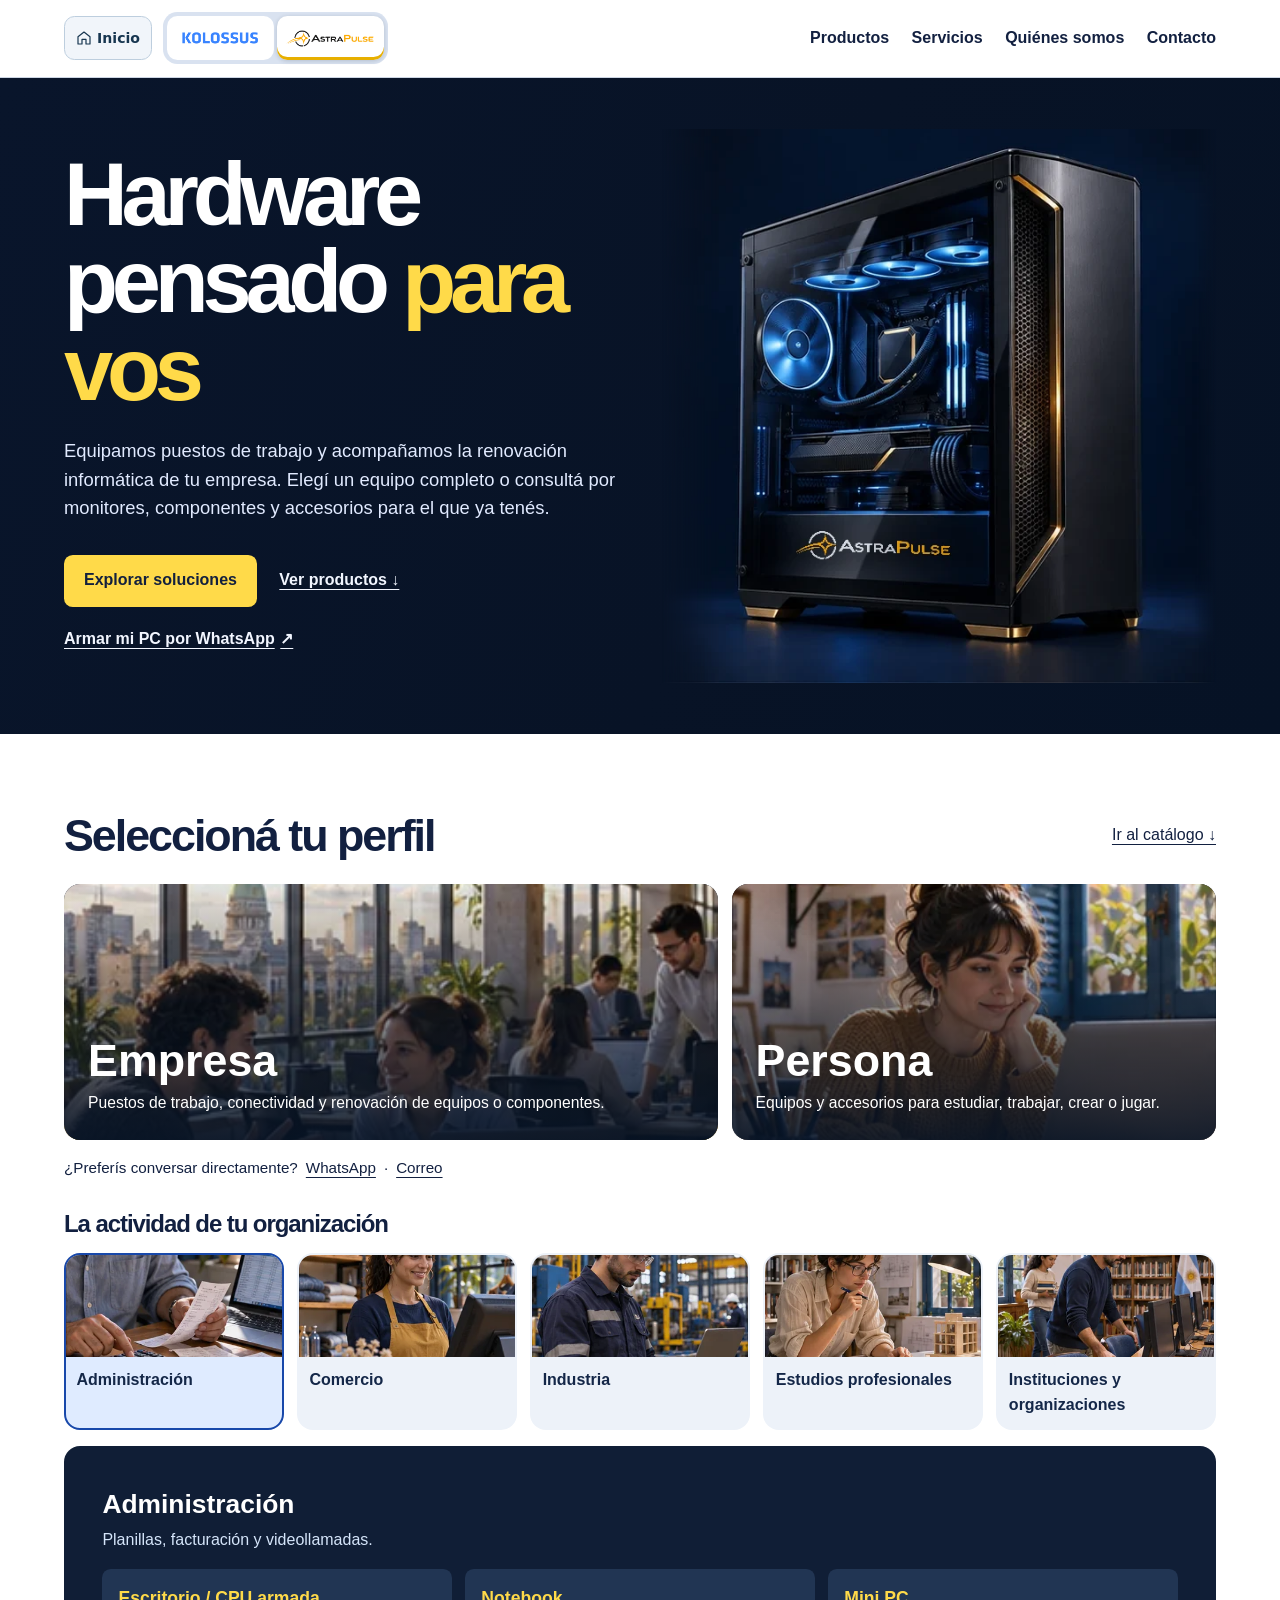
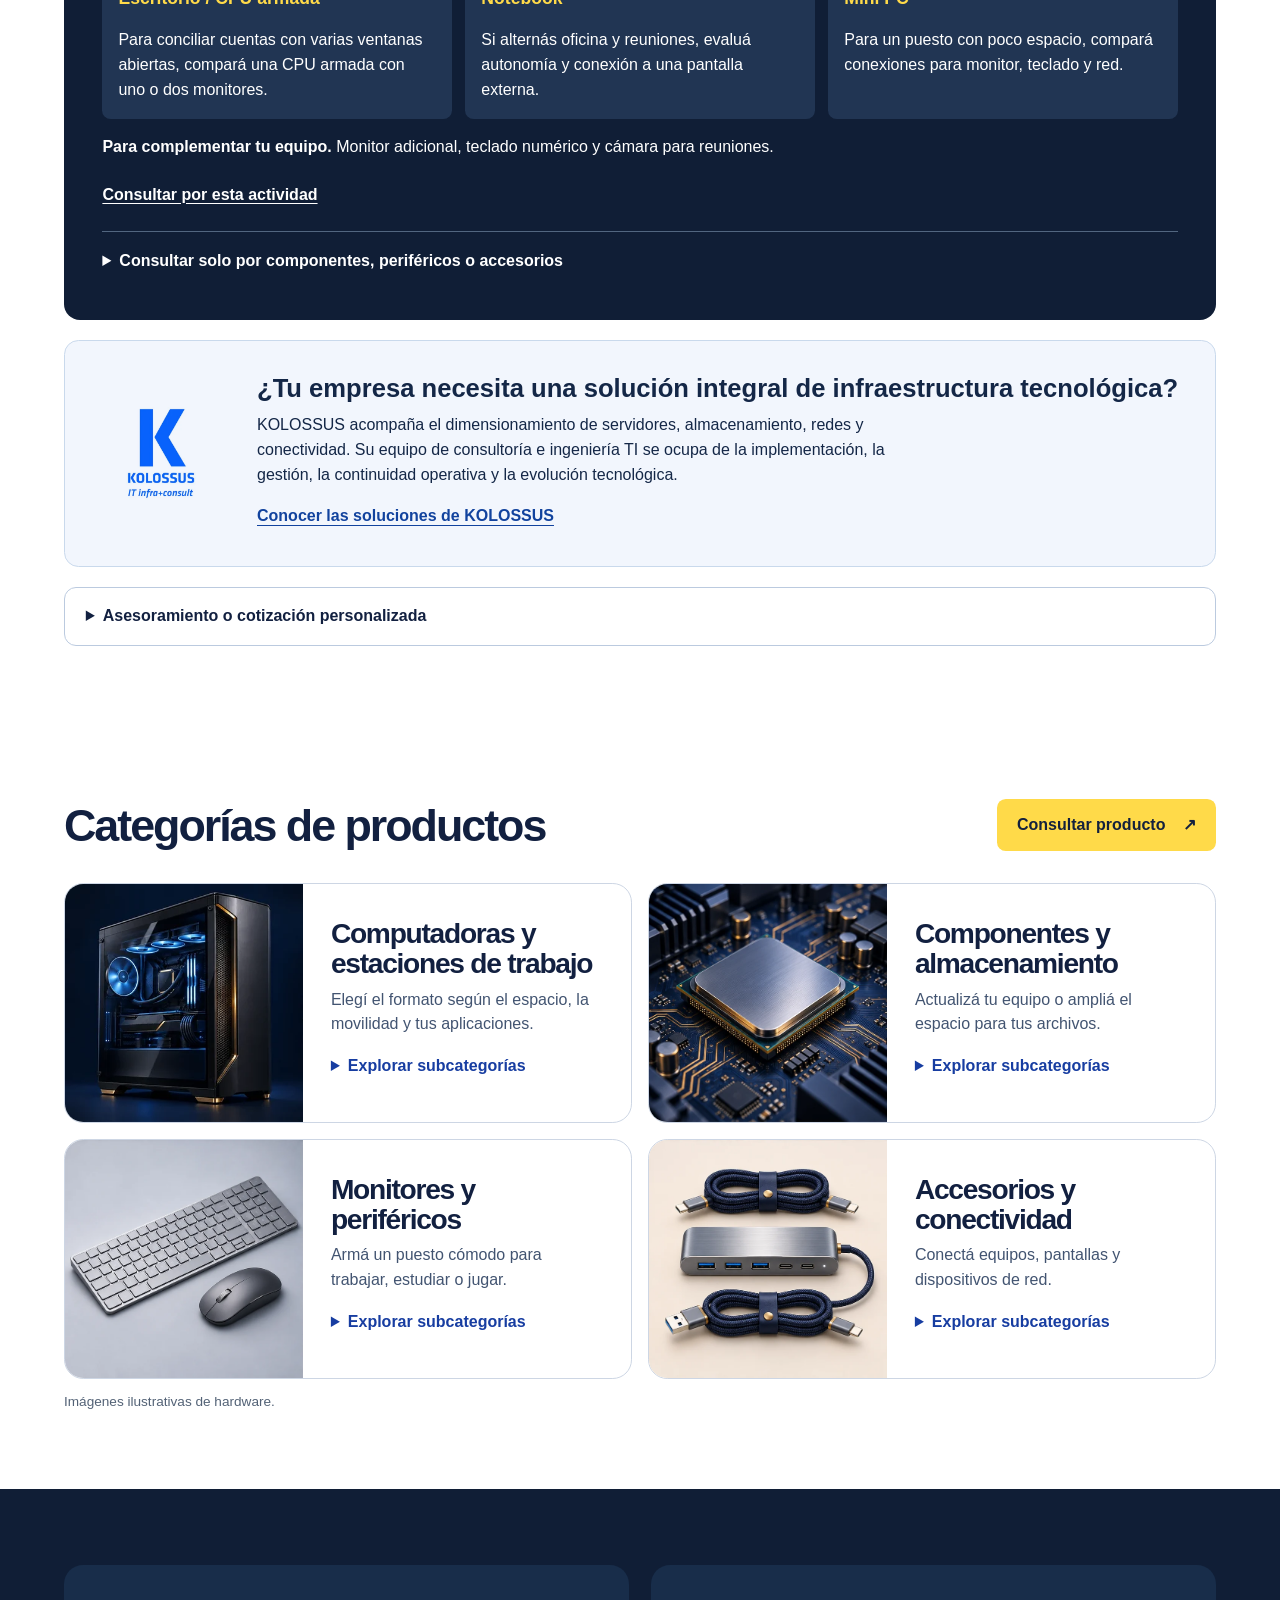
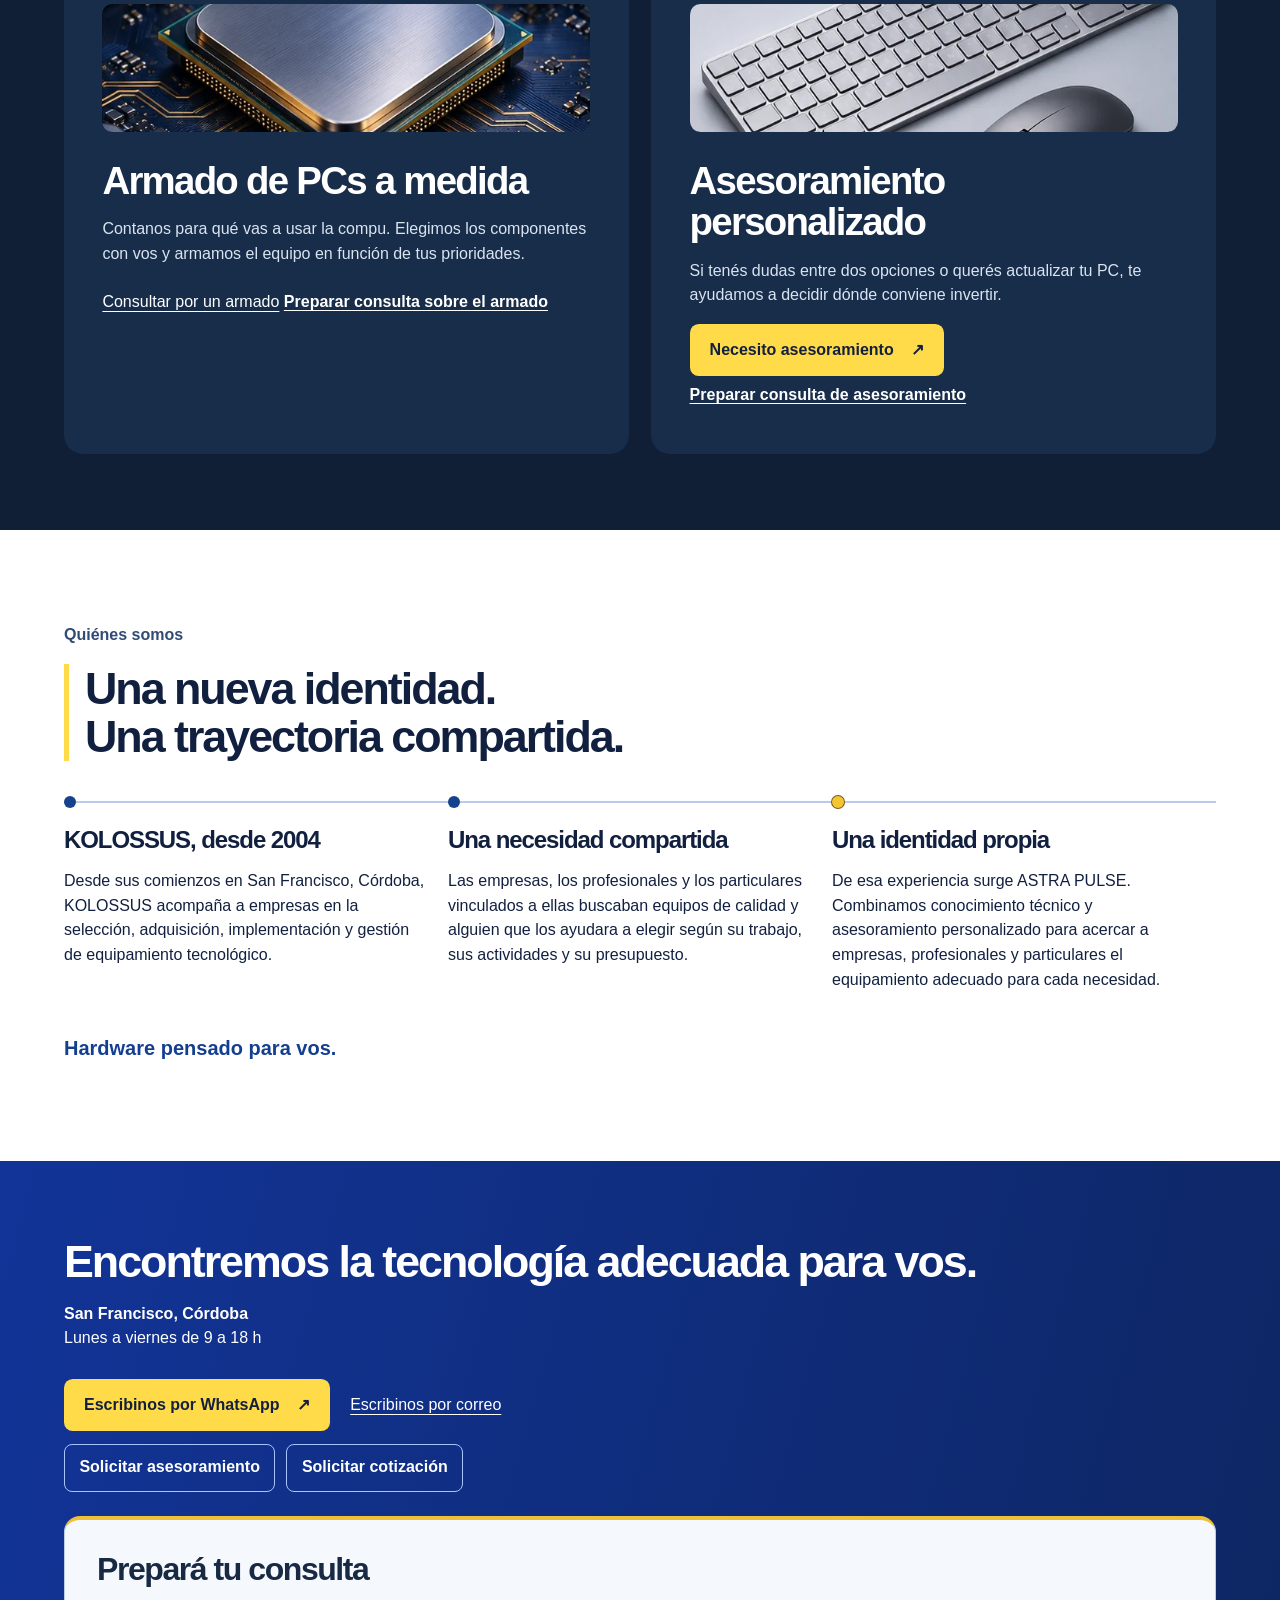
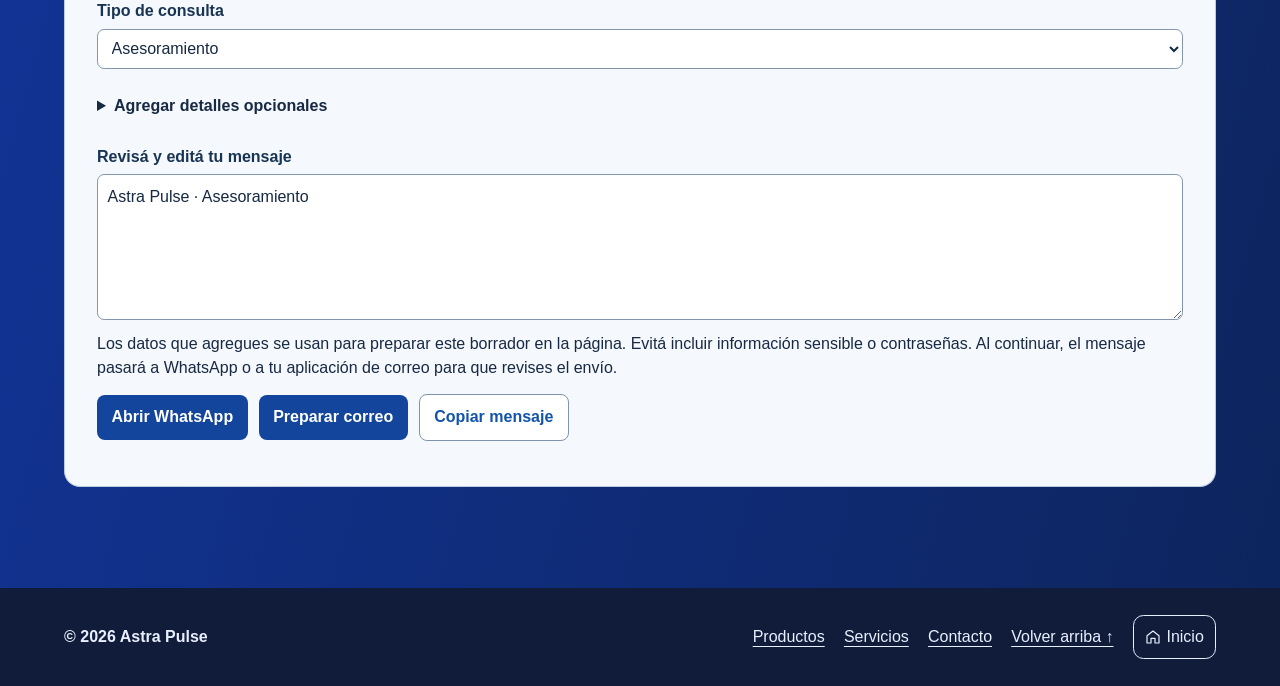
==== commit d5a070d4: "Integración visual del logo de Astra Pulse en el gabinete principal" ====
--- a/astrapulse/index.html
+++ b/astrapulse/index.html
@@ -58,7 +58,7 @@
       <p>Equipamos puestos de trabajo y acompañamos la renovación informática de tu empresa. Elegí un equipo completo o consultá por monitores, componentes y accesorios para el que ya tenés.</p>
       <div class="actions"><div class="explore-actions"><a class="button" href="#orientador">Explorar soluciones</a> <a class="more" href="#productos">Ver productos ↓</a></div><a class="more" id="waPC" href="https://wa.me/5493564661474?text=Hola%20Astra%20Pulse%2C%20quiero%20armar%20una%20PC%20a%20medida.%20%C2%BFMe%20ayudan%20a%20elegir%20los%20componentes%3F">Armar mi PC por WhatsApp <span aria-hidden="true">↗</span></a></div>
     </div>
-    <figure class="art"><img src="../assets/hardware/workstation.webp" srcset="../assets/hardware/workstation-384.webp 384w, ../assets/hardware/workstation.webp 627w" sizes="(max-width: 39rem) min(90vw, 21rem), min(44vw, 36rem)" alt="Ilustración de una PC de alto rendimiento con gabinete de vidrio y luz azul." width="627" height="627" fetchpriority="high"><figcaption><img src="../assets/astrapulse/sobre-oscuro.webp" width="368" height="100" alt="Astra Pulse"></figcaption></figure>
+    <figure class="art"><img src="../assets/hardware/gabinete-astra.webp" srcset="../assets/hardware/gabinete-astra-384.webp 384w, ../assets/hardware/gabinete-astra.webp 627w" sizes="(max-width: 39rem) min(90vw, 21rem), min(44vw, 36rem)" alt="Ilustración de una PC de alto rendimiento con gabinete de vidrio y luz azul." width="627" height="627" fetchpriority="high"></figure>
   </div></section>
   <section id="orientador" class="wrap block explore"><div class="explore-head"><h2>Seleccioná tu perfil</h2><a href="#productos">Ir al catálogo ↓</a></div>
     <div class="profile-grid"><a class="profile-card" href="#perfil-empresa"><img src="../assets/perfiles/empresa.webp" width="362" height="362" loading="lazy" alt=""><span><strong>Empresa</strong><small>Puestos de trabajo, conectividad y renovación de equipos o componentes.</small></span></a><a class="profile-card" href="#perfil-persona"><img src="../assets/perfiles/persona.webp" width="362" height="362" loading="lazy" alt=""><span><strong>Persona</strong><small>Equipos y accesorios para estudiar, trabajar, crear o jugar.</small></span></a></div>
--- a/styles.css
+++ b/styles.css
@@ -76,8 +76,6 @@
 .split { grid-template-columns:1.05fr 1fr; gap:1rem; padding-block:clamp(2.6rem,4vw,4.5rem); }
 .hero h1 { letter-spacing:-.07em; line-height:.99; }
 .hero .art { width:100%; padding:0; margin:0; border-radius:0; aspect-ratio:1; background:none; position:relative; }
-.hero .art figcaption { position:absolute; right:0; bottom:0; border-radius:.45rem; }
-.hero .art figcaption img { display:block; width:clamp(6rem,9vw,8rem); height:auto; }
 .hero .art > img { mask-image:linear-gradient(to right,transparent,#000 10%,#000 96%,transparent); display:block; width:100%; height:100%; object-fit:contain; animation:none; }
 .more { color:#f2f6ff; }
 .cards { grid-template-columns:repeat(2,minmax(0,1fr)); align-items:stretch; }
